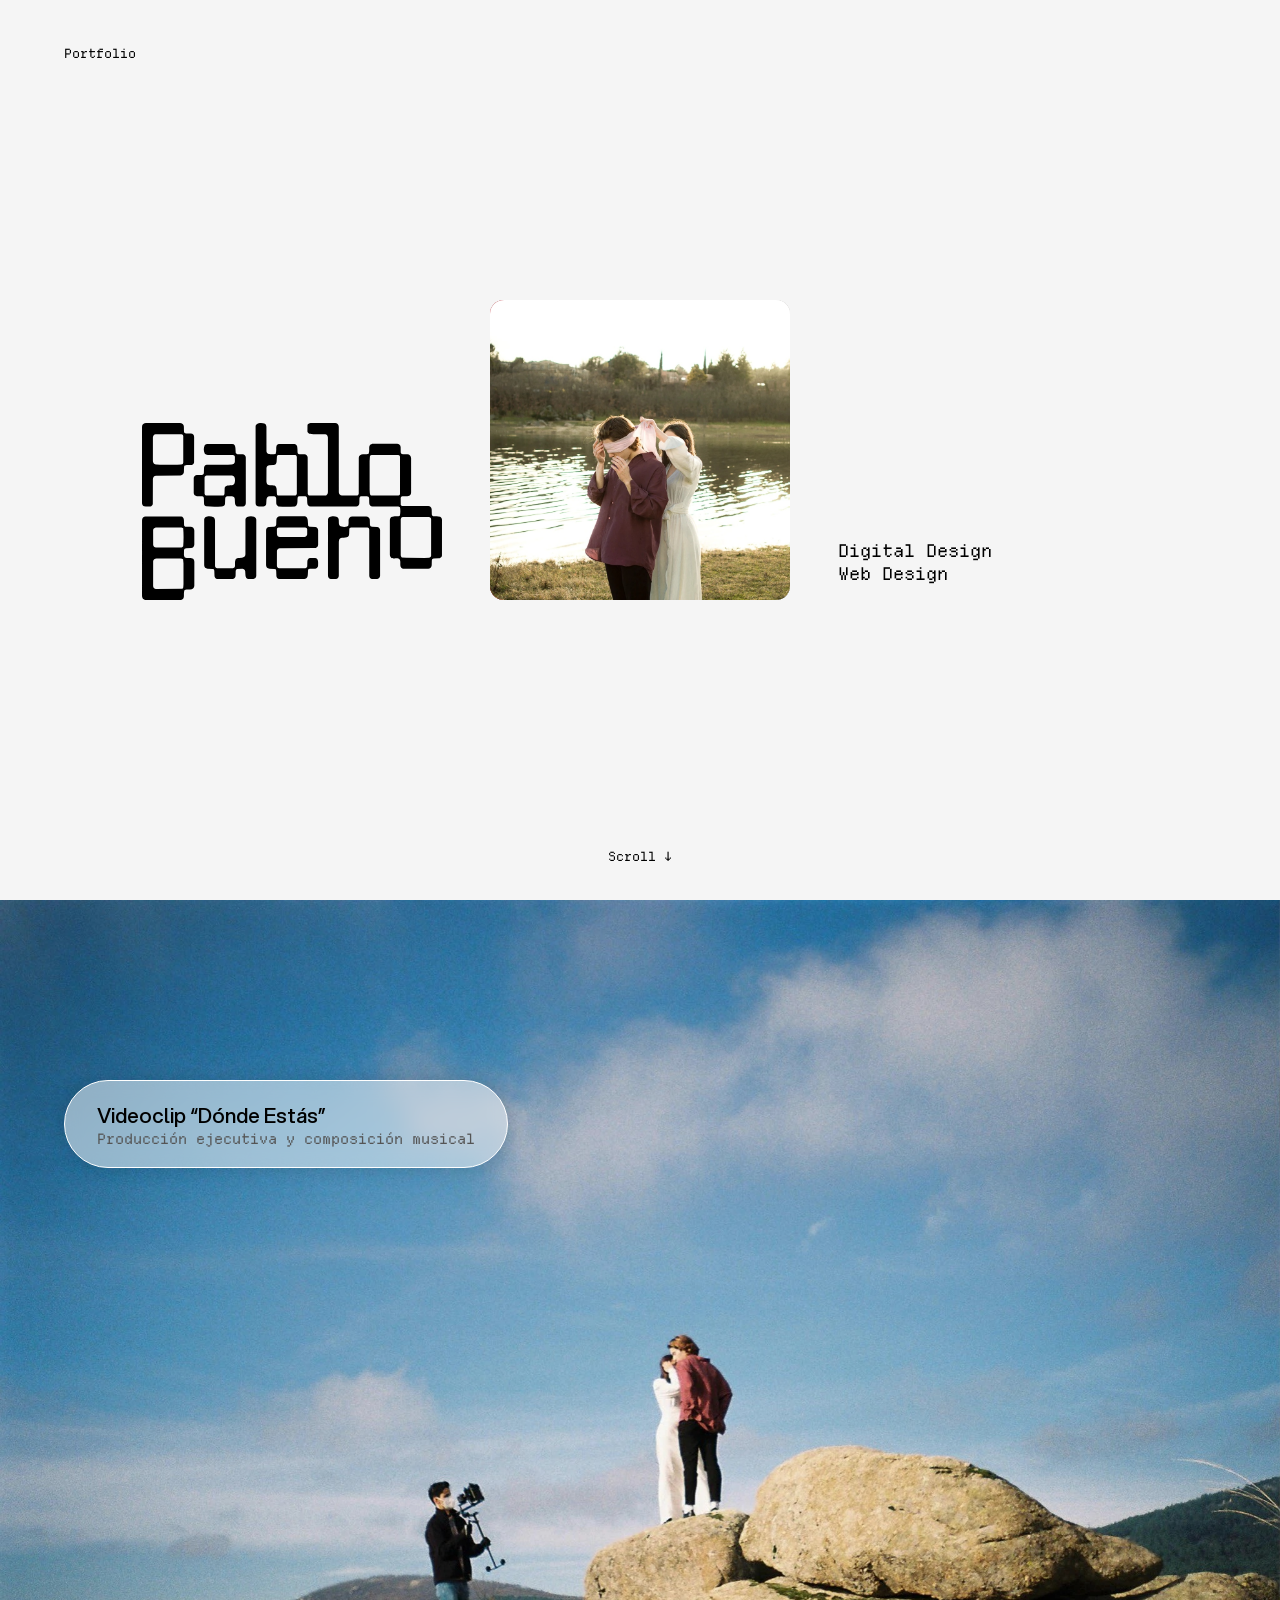
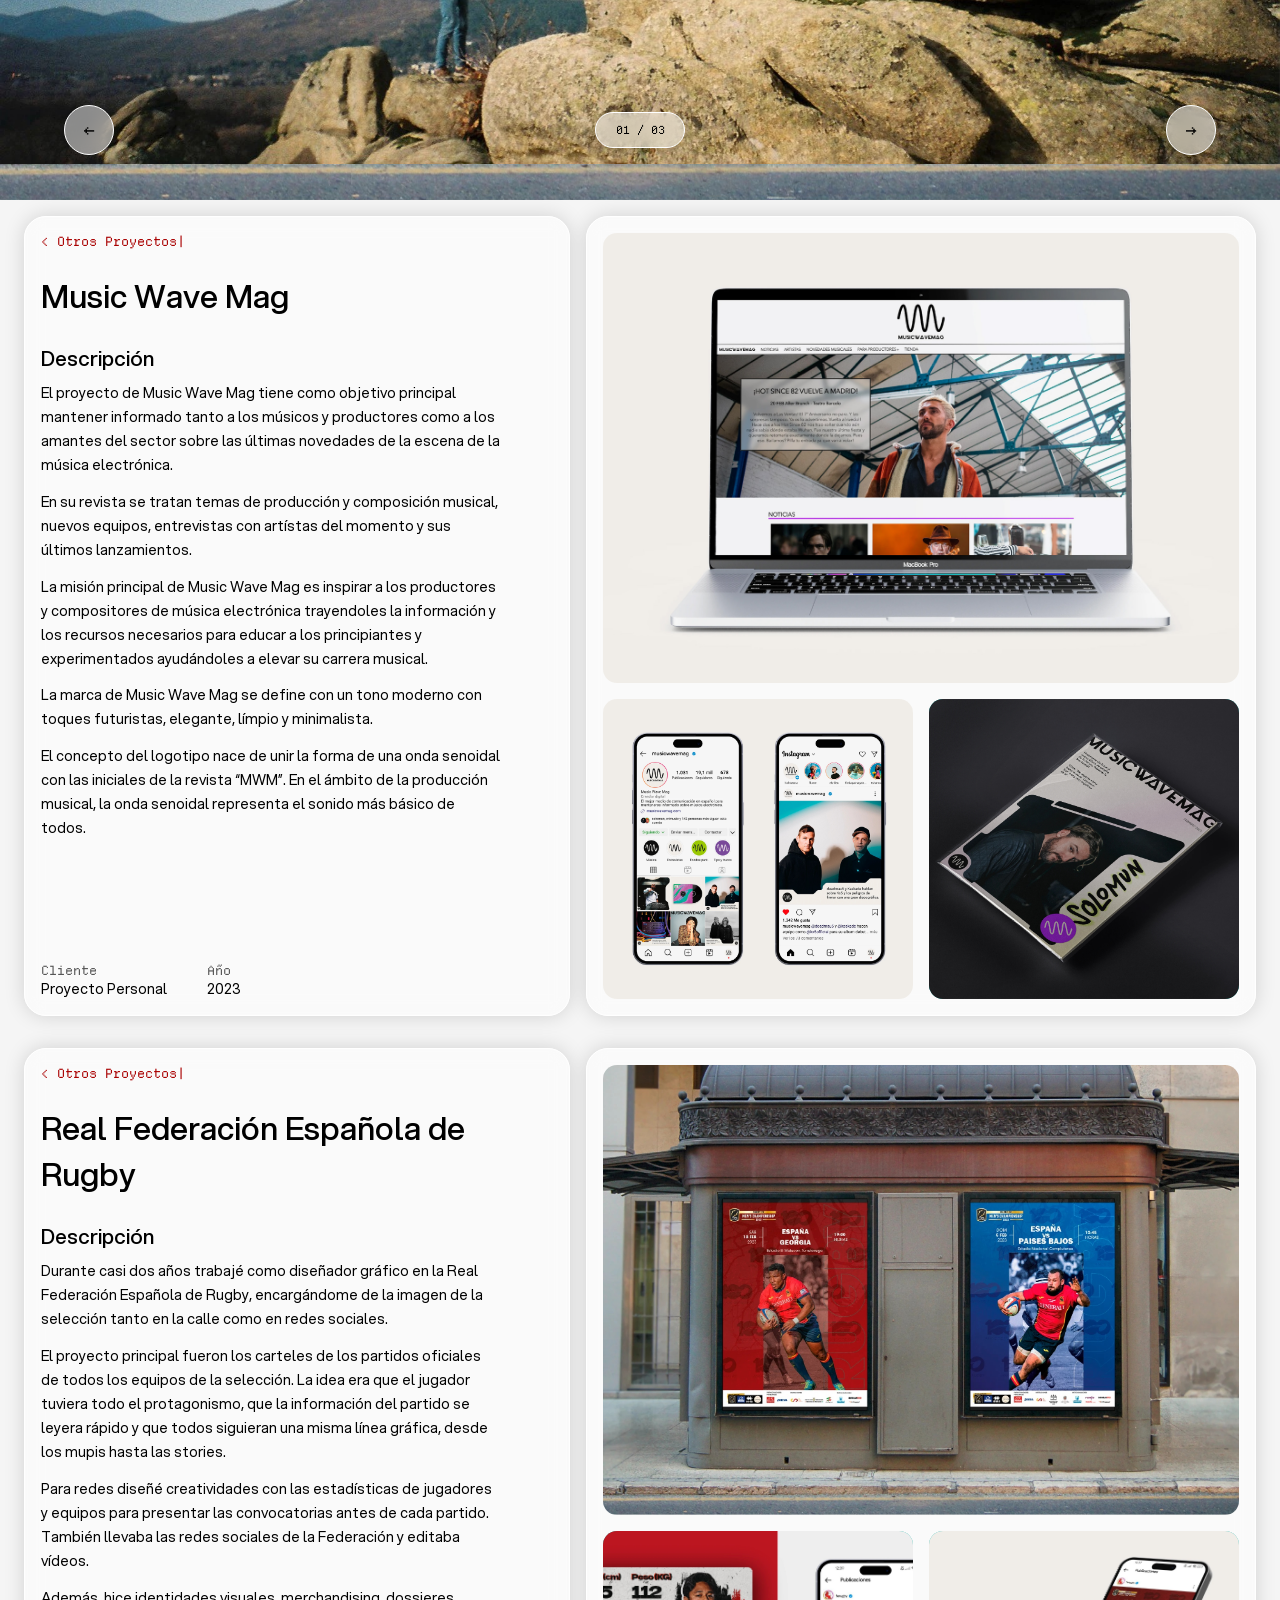
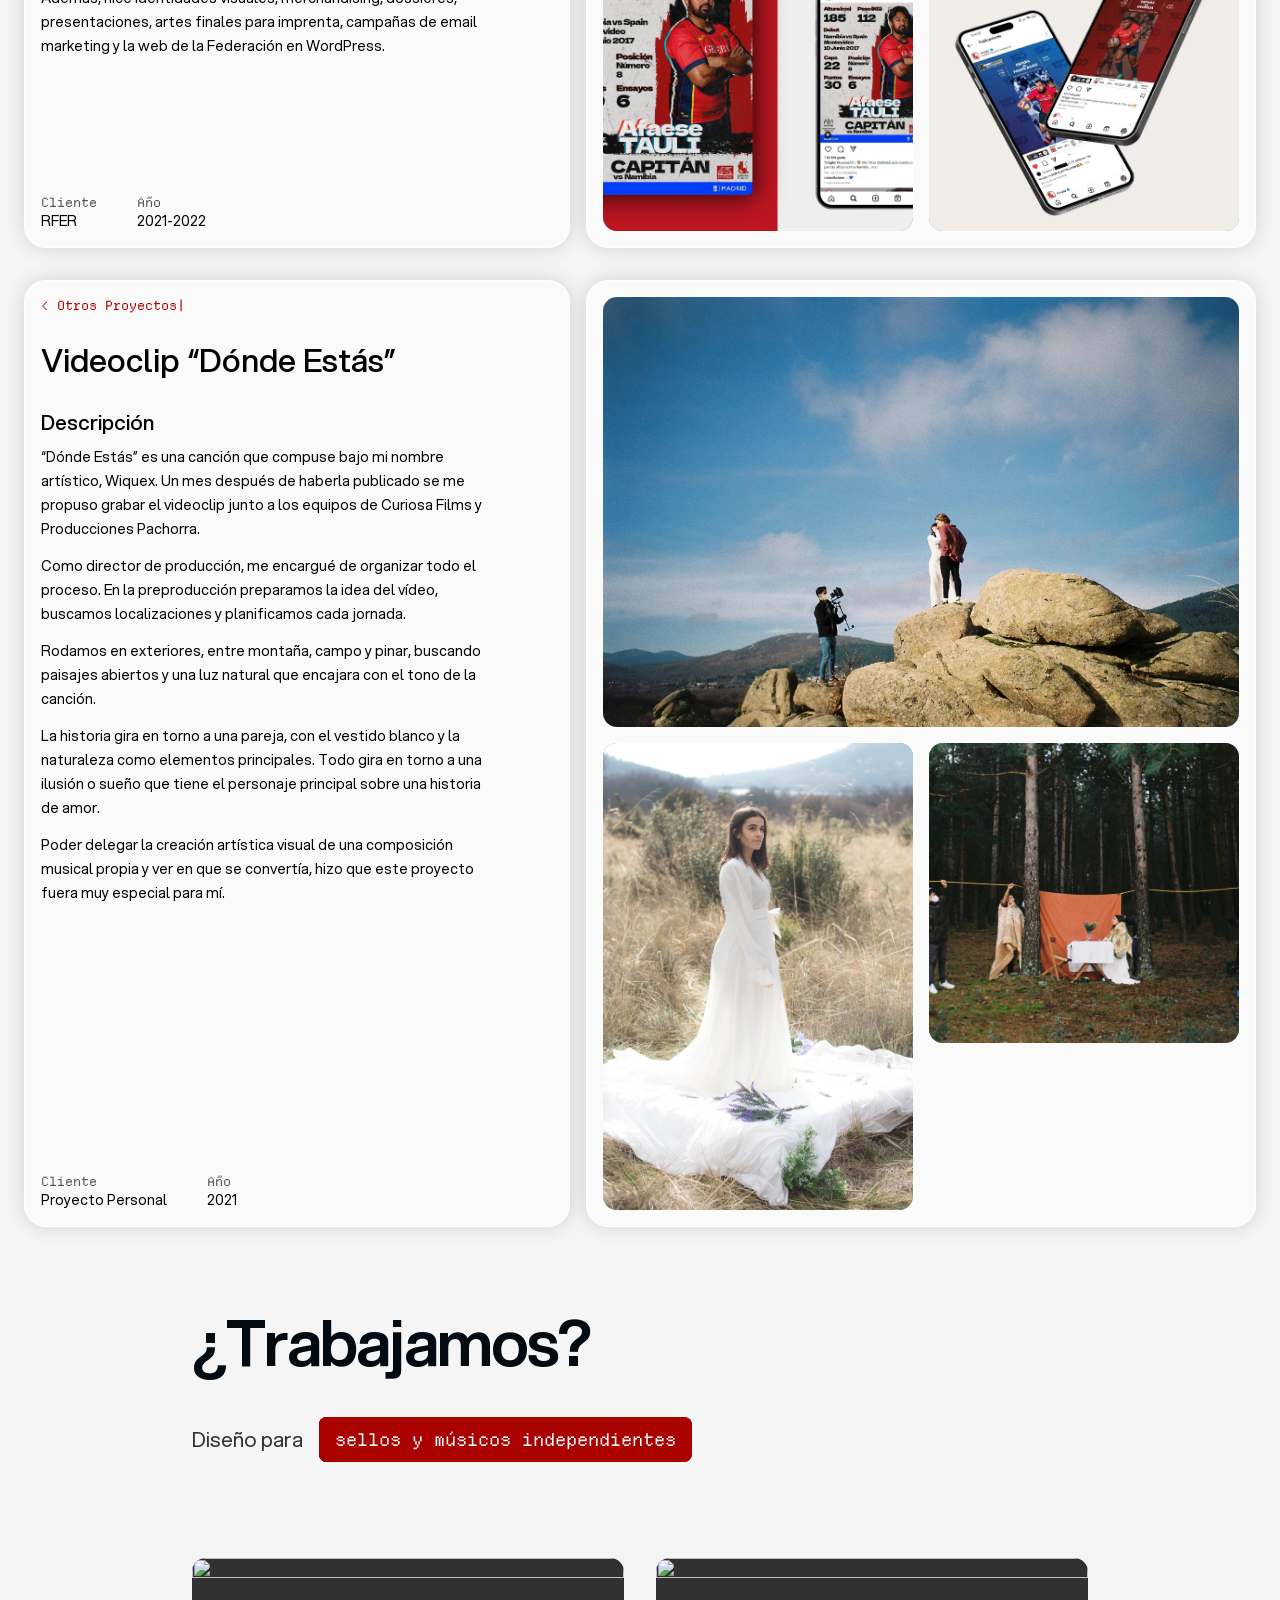
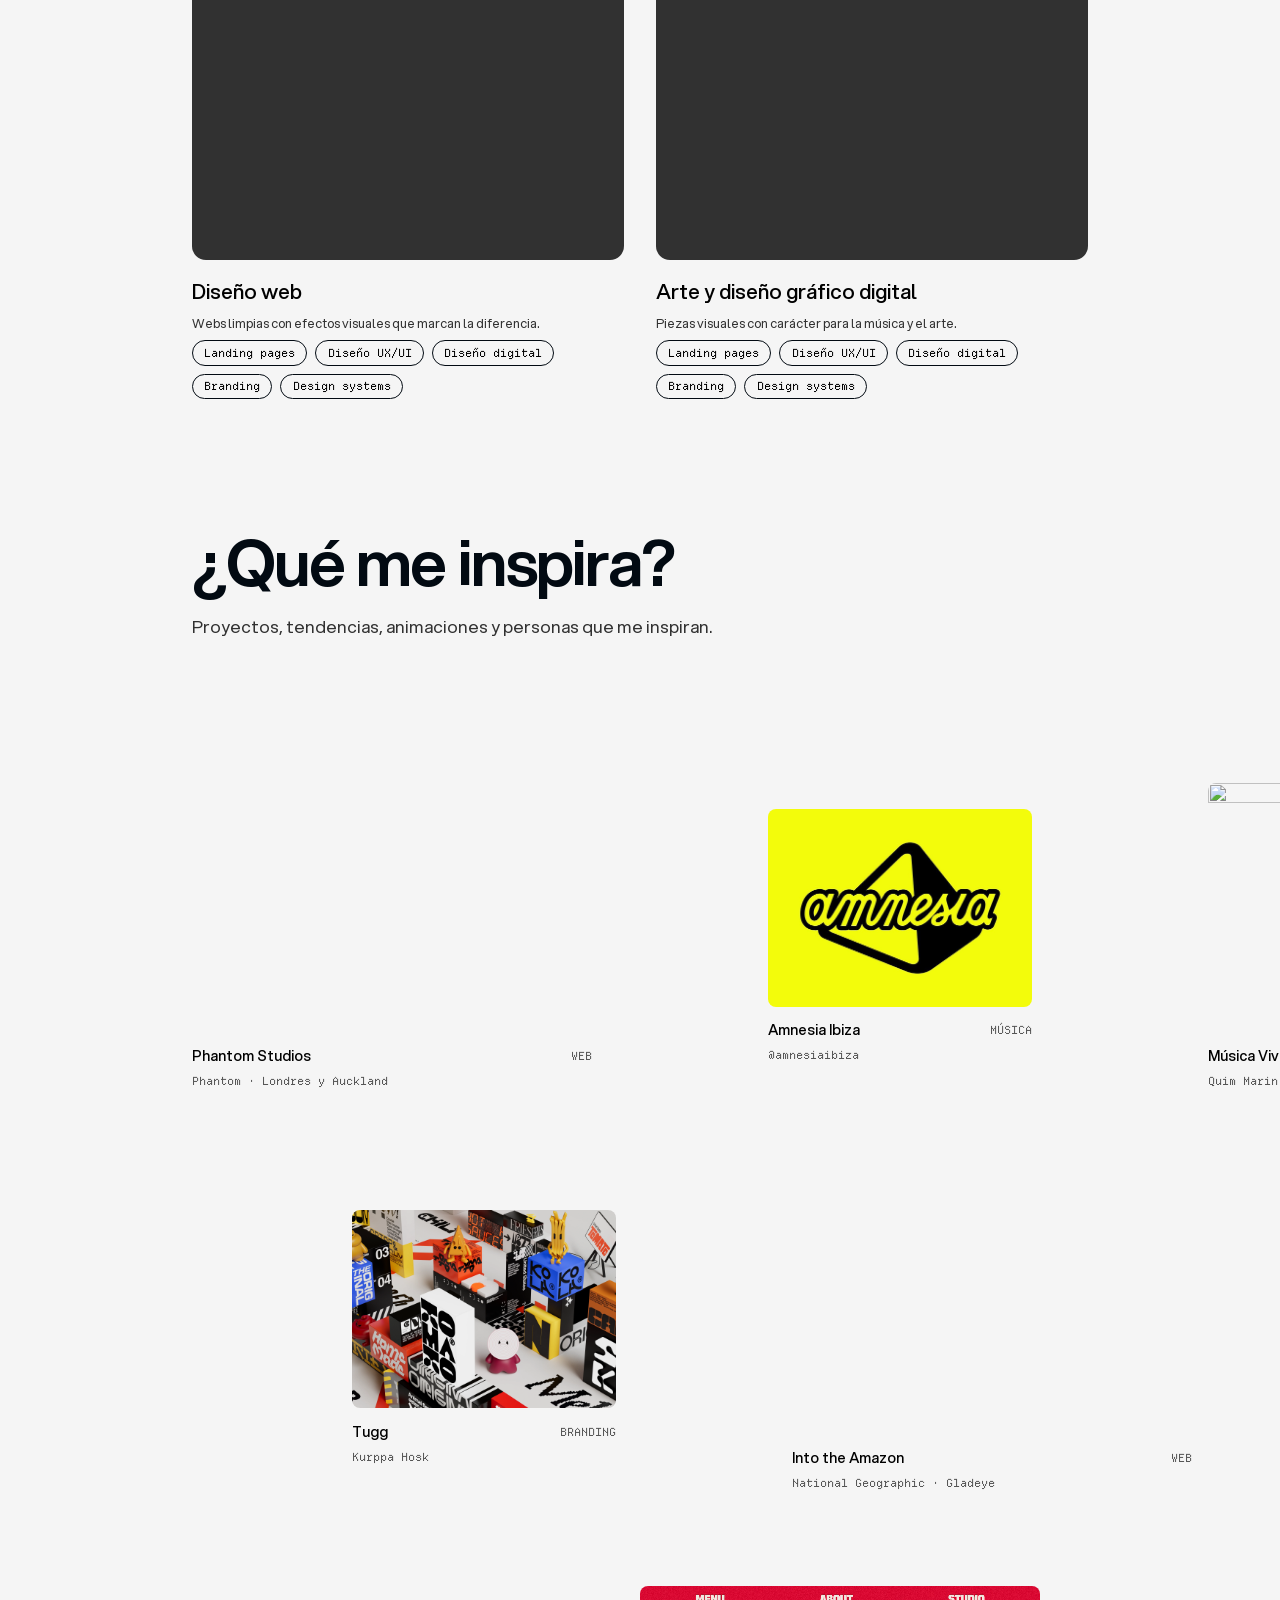
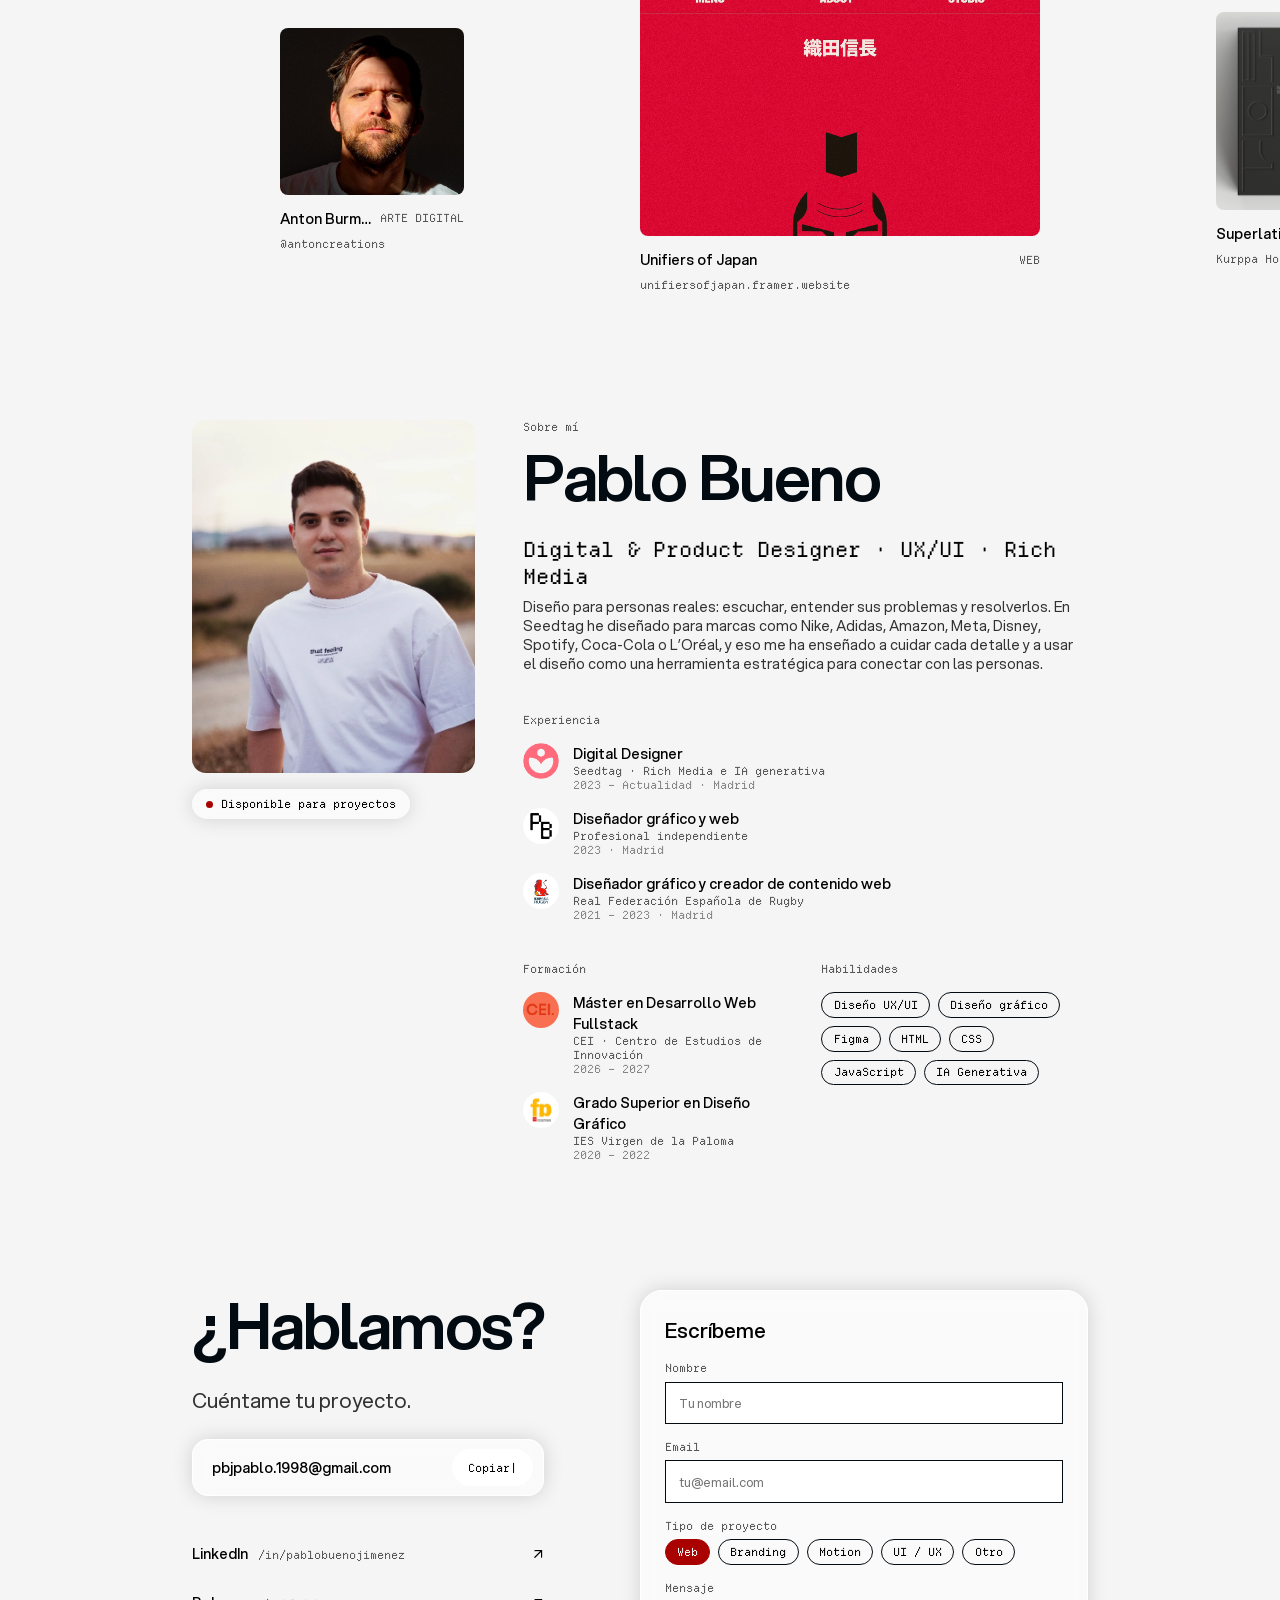
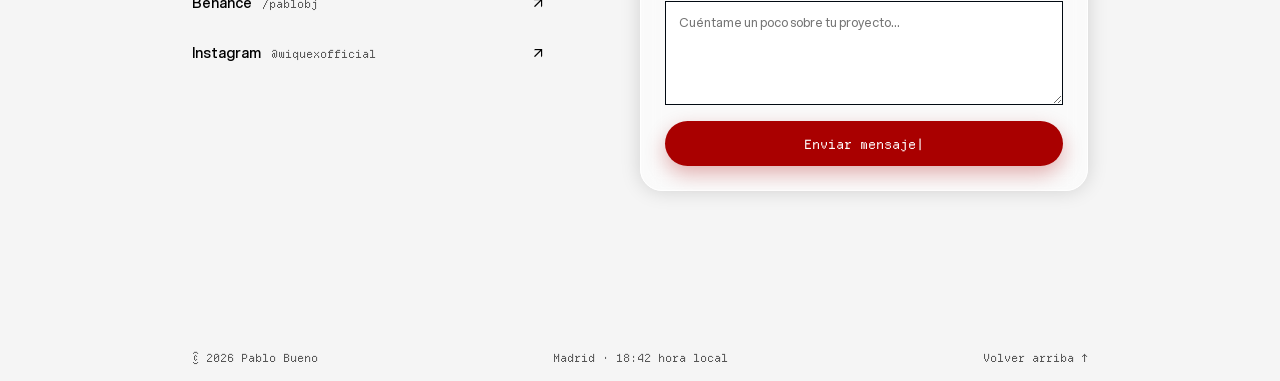
==== index.html @ cfa57209 "Initial commit" ====
<!DOCTYPE html>
<html lang="en">
<head>
    <meta charset="UTF-8">
    <meta name="viewport" content="width=device-width, initial-scale=1.0">
    <link rel="stylesheet" href="css/reset.css">
    <link rel="stylesheet" href="css/index.css">
    <link rel="icon" type="image/x-icon" href="./assets/logos/web-icon.ico">
    <link rel="preload" href="assets/fonts/Aspekta/AspektaVF.woff2" as="font" type="font/woff2" crossorigin>
    <link rel="preload" href="assets/fonts/DepartureMono-1.500/DepartureMono-Regular.woff2" as="font" type="font/woff2" crossorigin>
    
    <title>Pablo Bueno</title>

</head>
<body>

    <section class="Hero">

        <div class="Hero-wrapper">
            <h1 class="Hero-name">
                <img src="./assets/logos/logo-pablobueno.svg" alt="#" class="Hero-name-logo">
            </h1>
            <div class="Hero-anim">
                <!-- Animación: Loop de imagenes de scale 0 a scale 1 - Idea de hacer algo visualmente más llamativo y técnico (IA?) -->
                <img src="./assets/images/dondeEstas/dnd_img_02.jpg" alt="#" class="hero-anim-img">
                <img src="./assets/images/musicWaveMag/mwm_img_05.jpg" alt="#" class="hero-anim-img">
                <img src="./assets/images/rugby/fer_img_06.jpg" alt="#" class="hero-anim-img">
                <img src="./assets/images/dondeEstas/dnd_img_02.jpg" alt="#" class="hero-anim-img">
            </div>
            <div class="Hero-jobs">
                <p class="job">Digital Design</p>
                <p class="job">Web Design</p>
            </div>
        </div>
        
        <aside class="Hero-decription">Portfolio</aside>
        <span class="Hero-scroll">Scroll ↓</span>
    </section>

    <header class="Header">
        <img src="./assets/logos/logo-pablobueno-h.svg" alt="#" class="Header-logo" title="Logo Pablo Bueno">
        <p class="Header-jobs">Digital Design · Web Design</p>
            <!-- Animación de escritura/corrección del texto -->
        <button class="Header-button">Contacto|</button>
    </header>

    <main>

        <!-- PROJECT CAROUSEL -->
        
        <div class="ProjectCarousel">

            <section class="Project-slide">
                <img src="./assets/images/musicWaveMag/mwm_img_01.jpg" alt="#" class="Project-img" title="Music Wave Mag - Revista digital de música electrónica">
                
                <div class="Project-info">
                    <h2 class="info-title">Music Wave Mag</h2>
                    <p class="info-description">Revista digital de música electrónica</p>
                </div>

            </section>

            <section class="Project-slide">
                <img src="./assets/images/rugby/fer_img_02.jpg" alt="#" class="Project-img" title="Real Federación de Rugby - Diseño de creatividades">
                
                <div class="Project-info">
                    <h2 class="info-title">Real Federación de Rugby</h2>
                    <p class="info-description">Diseño de carteleria y creatividades para redes sociales</p>
                </div>

            </section>

            <section class="Project-slide">
                <img src="./assets/images/dondeEstas/dnd_img_03.jpg" alt="#" class="Project-img" title="Videoclip 'Donde estás' ">
                
                <div class="Project-info">
                    <h2 class="info-title">Videoclip “Dónde Estás”</h2>
                    <p class="info-description">Producción ejecutiva y composición musical</p>
                </div>

            </section>

            <div class="Buttons">
                <button class="button-style button button-left">←</button>
                <p class="button-style button-page">01 / 03</p>
                <button class="button-style button button-right">→</button>
            </div>

        </div>
            
        <!-- /PROJECT CAROUSEL -->

        <!-- PROJECT DETAILS - MUSIC WAVE MAG -->

        <div class="ProjectDetails">
            <section class="ProjectData Project-style">
                <div class="ProjectData-wrapper">
                    <button class="ProjectData-BackButton"> < Otros Proyectos|</button>
                    <h2 class="ProjectData-title">Music Wave Mag</h2>

                    <div class="ProjectData-description-wrapper">
                        <h3 class="ProjectData-descriptionTitle">Descripción</h3>
                        <div class="ProjectData-decription">
                            <p class="description-text">
                                El proyecto de Music Wave Mag tiene como objetivo principal mantener informado tanto a los músicos y productores como a los amantes del sector sobre las últimas novedades de la escena de la música electrónica.
                            </p>
                            <p class="description-text">
                                En su revista se tratan temas de producción y composición musical, nuevos equipos, entrevistas con artístas del momento y sus últimos lanzamientos.
                            </p>
                            <p class="description-text">
                                La misión principal de Music Wave Mag es inspirar a los productores y compositores de música electrónica trayendoles la información y los recursos necesarios para educar a los principiantes y experimentados ayudándoles a elevar su carrera musical.
                            </p>
                            <p class="description-text">
                                La marca de Music Wave Mag se define con un tono moderno con toques futuristas, elegante, límpio y minimalista.
                            </p>
                            <p class="description-text">
                                El concepto del logotipo nace de unir la forma de una onda senoidal con las iniciales de la revista “MWM”. En el ámbito de la producción musical, la onda senoidal representa el sonido más básico de todos.
                            </p>
                        </div>
                    </div>
                </div>

                <div class="ProjectMetadata">
                    <div class="clientMetadata">
                        <!-- Creo que iria al revés? -->
                        <h4 class="client-title meta-title-style">Cliente</h4>
                        <p class="client-name meta-text-style">Proyecto Personal</p>
                    </div>
                    <div class="yearMetadata">
                        <!-- Creo que iria al revés? -->
                        <h4 class="year-title meta-title-style">Año</h4>
                        <p class="year-number meta-text-style">2023</p>
                    </div>
                </div>

            </section>

            <div class="ProjectGallery Project-style">
                <img src="./assets/images/musicWaveMag/mwm_img_01.jpg" alt="#" class="ProjectGallery-img main-img" title="Mockup Landing Page">
                <img src="./assets/images/musicWaveMag/mwm_img_05.jpg" alt="#" class="ProjectGallery-img" title="Mockup Posts Instagram">
                <img src="./assets/images/musicWaveMag/mwm_img_02.jpg" alt="#" class="ProjectGallery-img" title="Mockup Portada revista impresa">
            </div>

        </div>

        <!-- / PROJECT DETAILS - MUSIC WAVE MAG -->

        <!-- PROJECT DETAILS - FER -->

        <div class="ProjectDetails">
            <section class="ProjectData Project-style">
                <div class="ProjectData-wrapper">
                    <button class="ProjectData-BackButton"> < Otros Proyectos|</button>
                    <h2 class="ProjectData-title">Real Federación Española de Rugby</h2>

                    <div class="ProjectData-description-wrapper">
                        <h3 class="ProjectData-descriptionTitle">Descripción</h3>
                        <div class="ProjectData-decription">
                            <p class="description-text">
                                Durante casi dos años trabajé como diseñador gráfico en la Real Federación Española de Rugby, encargándome de la imagen de la selección tanto en la calle como en redes sociales.
                            </p>
                            <p class="description-text">
                                El proyecto principal fueron los carteles de los partidos oficiales de todos los equipos de la selección. La idea era que el jugador tuviera todo el protagonismo, que la información del partido se leyera rápido y que todos siguieran una misma línea gráfica, desde los mupis hasta las stories.
                            </p>
                            <p class="description-text">
                                Para redes diseñé creatividades con las estadísticas de jugadores y equipos para presentar las convocatorias antes de cada partido. También llevaba las redes sociales de la Federación y editaba vídeos.
                            </p>
                            <p class="description-text">
                                Además, hice identidades visuales, merchandising, dossieres, presentaciones, artes finales para imprenta, campañas de email marketing y la web de la Federación en WordPress.
                            </p>
                        </div>
                    </div>
                </div>

                <div class="ProjectMetadata">
                    <div class="clientMetadata">
                        <!-- Creo que iria al revés? -->
                        <h4 class="client-title meta-title-style">Cliente</h4>
                        <p class="client-name meta-text-style">RFER</p>
                    </div>
                    <div class="yearMetadata">
                        <!-- Creo que iria al revés? -->
                        <h4 class="year-title meta-title-style">Año</h4>
                        <p class="year-number meta-text-style">2021-2022</p>
                    </div>
                </div>

            </section>

            <div class="ProjectGallery Project-style">
                <img src="./assets/images/rugby/fer_img_02.jpg" alt="#" class="ProjectGallery-img main-img" title="Mockup Carteles Centenario">
                <img src="./assets/images/rugby/fer_img_04.jpg" alt="#" class="ProjectGallery-img" title="Mockup Instagram Afaese Tauli">
                <img src="./assets/images/rugby/fer_img_01.jpg"alt="#" class="ProjectGallery-img" title="Mockup Posts Instagram">
            </div>

        </div>

        <!-- / PROJECT DETAILS - FER -->

        <!-- PROJECT DETAILS - Videoclip Donde estas -->

        <div class="ProjectDetails">
            <section class="ProjectData Project-style">
                <div class="ProjectData-wrapper">
                    <button class="ProjectData-BackButton"> < Otros Proyectos|</button>
                    <h2 class="ProjectData-title">Videoclip “Dónde Estás”</h2>

                    <div class="ProjectData-description-wrapper">
                        <h3 class="ProjectData-descriptionTitle">Descripción</h3>
                        <div class="ProjectData-decription">
                            <p class="description-text">
                                “Dónde Estás” es una canción que compuse bajo mi nombre artístico, Wiquex. Un mes después de haberla publicado se me propuso grabar el videoclip junto a los equipos de Curiosa Films y Producciones Pachorra.
                            </p>
                            <p class="description-text">
                                Como director de producción, me encargué de organizar todo el proceso. En la preproducción preparamos la idea del vídeo, buscamos localizaciones y planificamos cada jornada. 
                            </p>
                            <p class="description-text">
                                Rodamos en exteriores, entre montaña, campo y pinar, buscando paisajes abiertos y una luz natural que encajara con el tono de la canción.
                            </p>
                            <p class="description-text">
                                La historia gira en torno a una pareja, con el vestido blanco y la naturaleza como elementos principales. Todo gira en torno a una ilusión o sueño que tiene el personaje principal sobre una historia de amor.
                            </p>
                            <p class="description-text">
                                Poder delegar la creación artística visual de una composición musical propia y ver en que se convertía, hizo que este proyecto fuera muy especial para mí.
                            </p>
                        </div>
                    </div>
                </div>

                <div class="ProjectMetadata">
                    <div class="clientMetadata">
                        <!-- Creo que iria al revés? -->
                        <h4 class="client-title meta-title-style">Cliente</h4>
                        <p class="client-name meta-text-style">Proyecto Personal</p>
                    </div>
                    <div class="yearMetadata">
                        <!-- Creo que iria al revés? -->
                        <h4 class="year-title meta-title-style">Año</h4>
                        <p class="year-number meta-text-style">2021</p>
                    </div>
                </div>

            </section>

            <div class="ProjectGallery Project-style">
                <img src="./assets/images/dondeEstas/dnd_img_03.jpg" alt="#" class="ProjectGallery-img main-img" title="Making of montaña">
                <img src="./assets/images/dondeEstas/dnd_img_01.jpg" alt="#" class="ProjectGallery-img" title="Making of vestido">
                <img src="./assets/images/dondeEstas/dnd_img_05.jpg" alt="#" class="ProjectGallery-img" title="Making of bosque">
            </div>

        </div>

        <!-- / PROJECT DETAILS - Videoclip Donde estas -->


        <!-- SERVICES -->

        <section class="Services">

            <h2 class="services-title">¿Trabajamos?</h2>
            <div class="servicesText-wrapper">
                <p class="services-text">Diseño para</p>
                <div class="servicesText-rotator">
                    <span class="servicesText-placeholder">
                        <p class="servicesText-line">estudios y agencias creativas</p>
                    </span>
                    
                    <span class="servicesText-placeholder">
                        <p class="servicesText-line">marcas y artístas gráficos</p>
                    </span>
                    
                    <span class="servicesText-placeholder">
                        <p class="servicesText-line">sellos y músicos independientes</p>
                    </span>
                </div>
            </div>

            <div class="services-list">
                
                <article class="services-info">
                    <img src="#" alt="" class="services-img">
                    <h3 class="services-info-title">Diseño web</h3>
                    <p class="services-info-description">Webs limpias con efectos visuales que marcan la diferencia.</p>
                    <div class="services-tag-wrapper">
                        <span class="services-tag">
                            <p class="tag-text">Landing pages</p>
                        </span>
                        <span class="services-tag">
                            <p class="tag-text">Diseño UX/UI</p>
                        </span>
                        <span class="services-tag">
                            <p class="tag-text">Diseño digital</p>
                        </span>
                        <span class="services-tag">
                            <p class="tag-text">Branding</p>
                        </span>
                        <span class="services-tag">
                            <p class="tag-text">Design systems</p>
                        </span>
                    </div>
                </article>

                <article class="services-info">
                    <img src="#" alt="" class="services-img">
                    <h3 class="services-info-title">Arte y diseño gráfico digital</h3>
                    <p class="services-info-description">Piezas visuales con carácter para la música y el arte.</p>
                    <div class="services-tag-wrapper">
                        <span class="services-tag">
                            <p class="tag-text">Landing pages</p>
                        </span>
                        <span class="services-tag">
                            <p class="tag-text">Diseño UX/UI</p>
                        </span>
                        <span class="services-tag">
                            <p class="tag-text">Diseño digital</p>
                        </span>
                        <span class="services-tag">
                            <p class="tag-text">Branding</p>
                        </span>
                        <span class="services-tag">
                            <p class="tag-text">Design systems</p>
                        </span>
                    </div>
                </article>

            </div>

        </section>

        <!-- / SERVICES -->

    <!-- PANEL INSPIRACION -->

        <section class="InspoPanel">
            <h2 class="InspoPanel-title">¿Qué me inspira?</h2>
            <p class="InspoPanel-description">Proyectos, tendencias, animaciones y personas que me inspiran.</p>

            <div class="InspoPanel-wrapper">

                <!-- PRIMERA FILA -->

                <div class="InspoPanel-row">
                    <article class="InspoPanel-project project-lg">
                        <video src="./assets/images/panel-inspo/videos/phantom-land.webm" class="project-art" autoplay muted loop playisinline></video>
                        <h3 class="project-title">Phantom Studios</h3>
                        <p class="project-description">Phantom · Londres y Auckland</p>
                        <p class="project-type">Web</p>
                    </article>
                    <article class="InspoPanel-project project-md">
                        <img src="./assets/images/panel-inspo/amnesiaibiza.jpg" alt="" class="project-art" title="Logo Amnesia Ibiza">
                        <h3 class="project-title">Amnesia Ibiza</h3>
                        <p class="project-description">@amnesiaibiza</p>
                        <p class="project-type">Música</p>
                    </article>
                    <article class="InspoPanel-project project-lg">
                        <img src="./assets/images/panel-inspo/Música Viva Vic Festival 2022.webp" alt="" class="project-art" title="Música Viva Vic Festival 2022">
                        <h3 class="project-title">Música Viva Vic Festival 2022</h3>
                        <p class="project-description">Quim Marin</p>
                        <p class="project-type">Dirección de arte</p>
                    </article>
                </div>

                <!-- SEGUNDA FILA -->

                <div class="InspoPanel-row">
                    <article class="InspoPanel-project project-md">
                        <img src="./assets/images/panel-inspo/tugg.webp" alt="" class="project-art" title="Tugg">
                        <h3 class="project-title">Tugg</h3>
                        <p class="project-description">Kurppa Hosk</p>
                        <p class="project-type">Branding</p>
                    </article>
                    <article class="InspoPanel-project project-lg">
                        <video src="./assets/images/panel-inspo/videos/national-geographic.webm" alt="" class="project-art" title="Into the Amazon" autoplay muted loop playisinline></video>
                        <h3 class="project-title">Into the Amazon</h3>
                        <p class="project-description">National Geographic · Gladeye</p>
                        <p class="project-type">Web</p>
                    </article>
                    <article class="InspoPanel-project project-sm">
                        <img src="./assets/images/panel-inspo/pppanik.jpg" alt="" class="project-art" title="pali">
                        <h3 class="project-title">pali</h3>
                        <p class="project-description">@pppanik</p>
                        <p class="project-type">Arte digital</p>
                    </article>
                </div>

                <!-- TERCERA FILA -->

                <div class="InspoPanel-row">
                    <article class="InspoPanel-project project-sm">
                        <img src="./assets/images/panel-inspo/antoncreations.jpg" alt="" class="project-art" title="Anton Burmistrov">
                        <h3 class="project-title">Anton Burmistrov</h3>
                        <p class="project-description">@antoncreations</p>
                        <p class="project-type">Arte digital</p>
                    </article>
                    <article class="InspoPanel-project project-lg">
                        <video src="./assets/images/panel-inspo/videos/unifiers-of-japan.webm" alt="" class="project-art" title="Unifiers of Japan" autoplay muted loop playisinline></video>
                        <h3 class="project-title">Unifiers of Japan</h3>
                        <p class="project-description">unifiersofjapan.framer.website</p>
                        <p class="project-type">Web</p>
                    </article>
                    <article class="InspoPanel-project project-md">
                        <img src="./assets/images/panel-inspo/Superlative.webp" alt="" class="project-art" title="Superlative">
                        <h3 class="project-title">Superlative</h3>
                        <p class="project-description">Kurppa Hosk</p>
                        <p class="project-type">Branding</p>
                    </article>
                </div>

            </div>

        </section>

        <!-- / PANEL INSPIRACION -->

        <!-- ABOUT PAGE -->

        <div class="AboutPage">

            <div class="About-profile">
                <img src="./assets/images/photo-pabloBueno.webp" alt="" class="About-photo" title="Pablo Bueno Retrato">
                <span class="About-badge">
                    <div class="badge-dot"></div>
                    <p class="badge-text">Disponible para proyectos</p>
                </span>
            </div>

            <div class="About-info">
                <section class="AboutHeader">
                    <h2 class="AboutHeader-title">Sobre mí</h2>
                    <h3 class="AboutHeader-subtitle">Pablo Bueno</h3>
                    <h4 class="AboutHeader-role">Digital & Product Designer · UX/UI · Rich Media</h4>
                    <p class="AboutHeader-bio">Diseño para personas reales: escuchar, entender sus problemas y resolverlos. En Seedtag he diseñado para marcas como Nike, Adidas, Amazon, Meta, Disney, Spotify, Coca-Cola o L’Oréal, y eso me ha enseñado a cuidar cada detalle y a usar el diseño como una herramienta estratégica para conectar con las personas.</p>
                </section>

                <section class="AboutExp">
                    <h2 class="AboutExp-title">Experiencia</h2>

                    <article class="AboutExp-job">
                        <img src="./assets/icons/logo-seedtag.png" alt="#" class="job-icon" title="Logo Seedtag">
                        <div class="job-info-wrapper">
                            <h5 class="job-title">Digital Designer</h5>
                            <p class="job-company">Seedtag · Rich Media e IA generativa</p>
                            <p class="job-date">2023 – Actualidad · Madrid</p>
                        </div>
                    </article>

                    <article class="AboutExp-job">
                        <img src="./assets/icons/logo-PB.jpg" alt="#" class="job-icon" title="Logo Pablo Bueno">
                        <div class="job-info-wrapper">
                            <h5 class="job-title">Diseñador gráfico y web</h5>
                            <p class="job-company">Profesional independiente</p>
                            <p class="job-date">2023 · Madrid</p>
                        </div>
                    </article>

                    <article class="AboutExp-job">
                        <img src="./assets/icons/logo-fer.png" alt="#" class="job-icon" title="Logo Real Federación Española de Rugby">
                        <div class="job-info-wrapper">
                            <h5 class="job-title">Diseñador gráfico y creador de contenido web</h5>
                            <p class="job-company">Real Federación Española de Rugby</p>
                            <p class="job-date">2021 – 2023 · Madrid</p>
                        </div>
                    </article>

                    <div class="AboutColumns-wrapper">
                        <section class="AboutEducation">
                            <h2 class="AboutEducation-title">Formación</h2>

                            <article class="AboutEducation-study">
                                <img src="./assets/icons/logo-cei.png" alt="#" class="study-icon" title="Logo CEI">
                                <div class="study-info-wrapper">
                                    <h5 class="study-title">Máster en Desarrollo Web Fullstack</h5>
                                    <p class="study-company">CEI · Centro de Estudios de Innovación</p>
                                    <p class="study-date">2026 – 2027</p>
                                </div>
                            </article>

                            <article class="AboutEducation-study">
                                <img src="./assets/icons/logo-fp.jpg" alt="#" class="study-icon" title="Logo IES Virgen de la Paloma">
                                <div class="study-info-wrapper">
                                    <h5 class="study-title">Grado Superior en Diseño Gráfico</h5>
                                    <p class="study-company">IES Virgen de la Paloma</p>
                                    <p class="study-date">2020 – 2022</p>
                                </div>
                            </article>
                        </section>
                        <section class="AboutSkills">
                            <h2 class="AboutSkills-title">Habilidades</h2>
                            <div class="Skills-wrapper">
                                <span class="Skill">
                                    <p class="Skill-text">Diseño UX/UI</p>
                                </span>
                                <span class="Skill">
                                    <p class="Skill-text">Diseño gráfico</p>
                                </span>
                                <span class="Skill">
                                    <p class="Skill-text">Figma</p>
                                </span>
                                <span class="Skill">
                                    <p class="Skill-text">HTML</p>
                                </span>
                                <span class="Skill">
                                    <p class="Skill-text">CSS</p>
                                </span>
                                <span class="Skill">
                                    <p class="Skill-text">JavaScript</p>
                                </span>
                                <span class="Skill">
                                    <p class="Skill-text">IA Generativa</p>
                                </span>
                            </div>
                        </section>
                    </div>

                </section>
            </div>

        </div>

        <!-- / ABOUT PAGE -->

        <!-- CONTACT -->

        <section class="Contact">

            <div class="Contact-info">
                <h2 class="contact-title">¿Hablamos?</h2>
                <p class="contact-description">Cuéntame tu proyecto.</p>

                <div class="contact-email">
                    <p class="email-text">pbjpablo.1998@gmail.com</p>
                    <button class="email-button">Copiar|</button>
                </div>

                <div class="contact-links">
                    <a href="https://www.linkedin.com/in/pablobuenojimenez" class="contact-link" target="_blank" rel="noopener">
                        <span class="link-name">LinkedIn</span>
                        <span class="link-user">/in/pablobuenojimenez</span>
                        <span class="link-arrow">↗</span>
                    </a>
                    <a href="https://www.behance.net/pablobj" class="contact-link" target="_blank" rel="noopener">
                        <span class="link-name">Behance</span>
                        <span class="link-user">/pablobj</span>
                        <span class="link-arrow">↗</span>
                    </a>
                    <a href="https://www.instagram.com/wiquexofficial" class="contact-link" target="_blank" rel="noopener">
                        <span class="link-name">Instagram</span>
                        <span class="link-user">@wiquexofficial</span>
                        <span class="link-arrow">↗</span>
                    </a>
                </div>
            </div>

            <form class="ContactForm">
                <div class="form-header">
                    <h3 class="form-title">Escríbeme</h3>
                </div>

                <div class="form-field">
                    <label class="form-label" for="name">Nombre</label>
                    <input class="form-input" type="text" id="name" name="name" placeholder="Tu nombre">
                </div>

                <div class="form-field">
                    <label class="form-label" for="email">Email</label>
                    <input class="form-input" type="email" id="email" name="email" placeholder="tu@email.com">
                </div>

                <div class="form-field">
                    <p class="form-label">Tipo de proyecto</p>
                    <div class="form-chips">
                        <label class="form-chip"><input type="radio" name="projectType" value="web" checked>Web</label>
                        <label class="form-chip"><input type="radio" name="projectType" value="branding">Branding</label>
                        <label class="form-chip"><input type="radio" name="projectType" value="motion">Motion</label>
                        <label class="form-chip"><input type="radio" name="projectType" value="ui-ux">UI / UX</label>
                        <label class="form-chip"><input type="radio" name="projectType" value="otro">Otro</label>
                    </div>
                </div>

                <div class="form-field">
                    <label class="form-label" for="message">Mensaje</label>
                    <textarea class="form-input form-textarea" id="message" name="message" placeholder="Cuéntame un poco sobre tu proyecto…"></textarea>
                </div>

                <button class="form-button" type="submit">Enviar mensaje|</button>
            </form>

        </section>

        <!-- / CONTACTO -->

    </main>

    <footer class="Footer">
        <p class="footer-copy">© 2026 Pablo Bueno</p>
        <p class="footer-local">Madrid · 18:42 hora local</p>
        <a href="#" class="footer-top">Volver arriba ↑</a>
    </footer>    
</body>
</html>
---- css/index.css ----
:root {
    --bg-color: #F5F5F5 ;
    --white-primary: #FFFFFF;
    --white-primary-50: rgba(255, 255, 255, 0.5);
    --black-primary: #020A12;
    --black-textBlock: #313131;
    --black-secondary: #555555;
    --accent-color: #A90000;

    --border-radius-s: 8px;
    --border-radius-md: 14px;
    --border-radius-lg: 16px;
    --border-radius-xl: 22px;
    --border-radius-full: 100px;

    --font-sans: 'Aspekta', system-ui, sans-serif;
    --font-mono: 'Departure Mono', ui-monospace, monospace;

    --font-size-xxs: 0.7rem;
    --font-size-xs: 0.8rem;
    --font-size-s: 0.9rem;
    --font-size-m: 1.1rem;
    --font-size-title: 1.3rem;
    --font-size-heading: 2rem;
    --font-size-heading-sect: 4rem;

    --line-height-text: 1.5rem;
    --padding-page: 4rem;
    --padding-page-big: 4rem 12rem;
}


@font-face {
  font-family: 'Aspekta';
  /* src: url('assets/fonts/Aspekta/AspektaVF.woff2') format('woff2'); */
  src: url(../assets/fonts/Aspekta/AspektaVF.woff2) format('woff2');
  font-weight: 100 900;
  font-style: normal;
  font-display: swap;
}

@font-face {
  font-family: 'Departure Mono';
  src: url(../assets/fonts/DepartureMono-1.500/DepartureMono-Regular.woff2) format('woff2');
  font-weight: 400;
  font-style: normal;
  font-display: swap;
}


body {
    font-family: var(--font-sans);
    background-color: var(--bg-color);
}

.Hero {
    background-color: var(--bg-color);
    position: relative;
    z-index: 100;

    display: flex;
    justify-content: center;
    align-items: center;

    font-family: var(--font-mono);
    min-height: 100vh;
    .Hero-wrapper {
        display: grid;
        grid-template-columns: 1fr auto 1fr;
        align-items: end;
        column-gap: 3rem;

        width: 100%;
        padding: 0 var(--padding-page);
        max-height: 400px;
        /* width: 70%; */
        .Hero-name{
            justify-self: end;
            min-width: 250px;
            /* max-width: 90%; */
        }
        .Hero-anim {
            position: relative;
            background-color: #555555;
            width: 300px;
            aspect-ratio: 1/1;
            border-radius: var(--border-radius-md);
            overflow: hidden;
            .hero-anim-img {
                position: absolute;
                inset: 0;
                width: 100%;
                height: 100%;
                object-fit: cover;
            }
        }
        .Hero-jobs {
            justify-self: start;
            line-height: 1.3;
            padding-bottom: 14px; 
            font-size: var(--font-size-m);
        }
    }
    .Hero-decription {
        position: absolute;
        top: 5%;
        left: 5%;
        font-size: var(--font-size-xs);
    }
    .Hero-scroll {
        position: absolute;
        bottom: 4%;
        margin: 0 auto;
        font-size: var(--font-size-xs);
    }
}

.Header {
    position: fixed;
    z-index: 2;

    top: 20px;
    left: 25%;

    display: flex;
    align-items: center;
    justify-content: space-between;

    
    width: 50%;
    min-width: 720px;
    height: 62px;
    padding: 0 8px 0 22px;

    background: var(--white-primary-50);
    border: solid 1px var(--white-primary);
    -webkit-backdrop-filter: blur(9px);
    backdrop-filter: blur(9px);
    box-shadow: 0 0 20px rgba(0, 0, 0, 0.3);
    border-radius: var(--border-radius-full);

    .Header-logo {
        /* border: solid 1px red; */
        width: 8rem;
        max-height: 50%;
    }
    .Header-jobs {
        font-family: var(--font-mono);
        font-size: var(--font-size-xs);
        color: var(--black-secondary);
    }
    .Header-button{
        font-family: var(--font-mono);
        height: 46px;
        padding: 0 20px;
        display: flex;
        align-items: center;
        gap: 1px;
        border: 1px solid #fff;
        border-radius: 999px;
        overflow: hidden;

        background: rgba(255, 255, 255, 0.6);
        -webkit-backdrop-filter: blur(9px);
        backdrop-filter: blur(9px);
        box-shadow: 0 8px 30px rgba(2, 10, 18, 0.06),/* sombra exterior */inset 0 1px 0 rgba(255, 255, 255, 0.9); /* brillo del borde superior */

    }
}

/* MAIN */

/* GENERAL STYLES */

.services-title,
.InspoPanel-title,
.AboutHeader-subtitle,
.contact-title {
    font-size: var(--font-size-heading-sect);
    font-weight: 600;
    letter-spacing: -0.03em;
    line-height: 1.1;
    color: var(--black-primary);
    margin-bottom: 1rem;
}

.services-text, .InspoPanel-description, .contact-description {
    font-size: var(--font-size-title);
}
.servicesText-line  {
    font-size: var(--font-size-m);
}

.services-tag-wrapper,
.Skills-wrapper {
    display: flex;
    flex-wrap: wrap;
    gap: 0.5rem;
}
.services-tag,
.Skill {
    padding: 0.3rem 0.7rem;
    border: solid 1px var(--black-primary);
    border-radius: var(--border-radius-full);

    font-family: var(--font-mono);
    font-size: var(--font-size-xxs);
}

/* Carousel */

.ProjectCarousel {
    background-color: #555555;
    position: relative;

    min-height: 100vh;

    .Project-slide {
        position: absolute;
        /* background-color: #A90000; */
        width: 100%;
        height: 100vh;

        .Project-img {
            max-height: 100vh;
            object-fit: cover;
        }
        .Project-info {
            position: absolute;
            top: 20%;
            left: 5%;
            display: flex;
            flex-direction: column;
            justify-content: start;
            align-items: start;

            background: var(--white-primary-50);
            border: solid 1px var(--white-primary);
            -webkit-backdrop-filter: blur(9px);
            backdrop-filter: blur(9px);
            box-shadow: 0 0 20px rgba(0, 0, 0, 0.15);
            border-radius: var(--border-radius-full);

            padding: 1.2rem 2rem;

            .info-title {
                font-weight: 500;
                font-size: var(--font-size-title);
            }
            .info-description {
                font-family: var(--font-mono);
                font-size: var(--font-size-s);
                color: var(--black-secondary);
            }
        }
    }
    .Buttons {
        position: absolute;
        bottom: 5%;
        left: 5%;
        width: 90%;
        
        display: flex;
        justify-content: space-between;
        align-items: center;

        font-family: var(--font-mono);
        .button-style {
            background: var(--white-primary-50);
            border: solid 1px var(--white-primary);
            -webkit-backdrop-filter: blur(9px);
            backdrop-filter: blur(9px);
            box-shadow: 0 0 20px rgba(0, 0, 0, 0.15);
            border-radius: var(--border-radius-full);
        }
        .button {
            min-width: 50px;
            min-height: 50px;
        }
        .button-page {
            font-size: var(--font-size-xxs);
            padding: 0.6rem 1.2rem;
        }
    }
}


/* Projects detailed */

.ProjectDetails {
    display: flex;
    justify-content: center;
    /* align-items: center; */
    gap: 1rem;

    padding: 1rem;

    .Project-style {
        background: var(--white-primary-50);
        border: solid 1px var(--white-primary);
        -webkit-backdrop-filter: blur(9px);
        backdrop-filter: blur(9px);
        box-shadow: 0 0 20px rgba(0, 0, 0, 0.15);
        border-radius: var(--border-radius-xl);
        padding: 1rem;  
    }

    .ProjectData {
        display: flex;
        flex-direction: column;
        justify-content: space-between;
        gap: 1.5rem; 

        width: calc(45% - 1rem);
        .ProjectData-wrapper {
            display: flex;
            flex-direction: column;
            align-items: start;
            gap: 1.5rem; 
        }
        .ProjectData-BackButton {
            font-family: var(--font-mono);
            font-size: var(--font-size-xs);
            color: var(--accent-color);
        }
        .ProjectData-title{
            font-size: var(--font-size-heading);
            font-weight: 500;
        }
        .ProjectData-description-wrapper {
            display: flex;
            flex-direction: column;
            gap: 0.5rem;
            .ProjectData-descriptionTitle {
                font-size: var(--font-size-title);
                font-weight: 500;
            }
            .ProjectData-decription {
                font-size: var(--font-size-s);
                line-height: var(--line-height-text);
                font-weight: 400;
                width: 90%;
                .description-text {
                    margin-bottom: 0.8rem;
                }
            }
        }
    }

    .ProjectMetadata {
        display: flex;
        gap: 2.5rem;
        .meta-title-style {
            font-family: var(--font-mono);
            font-size: var(--font-size-xs);
            color: var(--black-secondary);
        }
        .meta-text-style {
            font-size: var(--font-size-s);
        }
    }
    
    .ProjectGallery {
        display: grid;
        grid-template-columns: repeat(2, 1fr);
        gap: 1rem;

        width: calc(55% - 1rem);
        .ProjectGallery-img {
            background-color: lightseagreen;
            border-radius: var(--border-radius-md);
            min-height: 300px;
            object-fit: cover;
        }
        .main-img {
            grid-column: span 2;
        }
    }
}


/* SERVICES */

.Services {
    display: flex;
    flex-direction: column;
    gap: 1.5rem;

    padding: var(--padding-page-big);

    .servicesText-wrapper {
        display: flex;
        align-items: center;
        gap: 1rem;

        font-size: var(--font-size-heading);
        color: var(--black-textBlock);
        .servicesText-rotator {
            position: relative;
            width: 80%;
            min-height: 2.8rem;
            .servicesText-placeholder {
                position: absolute;
                top: 0;
                left: 0;
                background-color: var(--accent-color);
                border-radius: var(--border-radius-s);

                font-family: var(--font-mono);
                font-size: var(--font-size-title);
                letter-spacing: 0;
                color: var(--white-primary);
                .servicesText-line {
                    background-color: var(--accent-color);
                    border-radius: var(--border-radius-s);
                    padding: 0.7rem 1rem;
                }
            }
        }
    }

    .services-list {
        display: grid;
        grid-template-columns: repeat(2, 1fr);
        gap: 2rem;
        margin-top: 4.5rem;

        .services-info {
            display: flex;
            flex-direction: column;
            gap: 0.5rem;
            .services-img {
                background-color: #313131;
                aspect-ratio: 10 / 7;
                object-fit: cover;
                margin-bottom: 0.5rem;
                border-radius: var(--border-radius-md);
            }
            .services-info-title {
                font-size: var(--font-size-title);
                font-weight: 500;
            }
            .services-info-description {
                font-size: var(--font-size-xs);
                color: var(--black-textBlock);
            }
        }
    }
}


/* Inspo panel */

.InspoPanel {
    overflow: hidden; /* el panel se recorta por la derecha */
    padding: var(--padding-page-big);

    .InspoPanel-description {
        margin-top: 0.8rem;
        font-size: var(--font-size-m);
        color: var(--black-textBlock);
    }

    .InspoPanel-wrapper {
        display: flex;
        flex-direction: column;
        gap: 6rem;
        margin-top: 9rem;

        .InspoPanel-row {
            display: flex;
            align-items: center;
            gap: 11rem;
        }
        .InspoPanel-row:nth-child(2) {
            margin-left: 10rem;
        }
        .InspoPanel-row:nth-child(3) {
            margin-left: 5.5rem;
        }

        .InspoPanel-project {
            flex: none;
            display: grid;
            grid-template-columns: 1fr auto;
            gap: 0.5rem 0.5rem;

            .project-art {
                grid-column: 1 / -1;
                object-fit: cover;
                margin-bottom: 0.3rem;
                border-radius: var(--border-radius-s);
            }
            .project-title {
                min-width: 0;
                overflow: hidden;
                text-overflow: ellipsis;
                white-space: nowrap;

                font-size: var(--font-size-s);
                font-weight: 500;
            }
            .project-type {
                grid-column: 2;
                grid-row: 2;
                align-self: center;

                font-family: var(--font-mono);
                font-size: var(--font-size-xxs);
                text-transform: uppercase;
                color: var(--black-secondary);
            }
            .project-description {
                grid-column: 1 / -1;

                font-family: var(--font-mono);
                font-size: var(--font-size-xxs);
                color: var(--black-secondary);
            }
        }

        .project-sm {
            width: 11.5rem;
            .project-art { aspect-ratio: 11 / 10; }
        }
        .project-md {
            width: 16.5rem;
            .project-art { aspect-ratio: 4 / 3; }
        }
        .project-lg {
            width: 25rem;
            .project-art { aspect-ratio: 16 / 10; }
        }
    }
}



/* About */

.AboutPage {
    display: grid;
    grid-template-columns: 1fr 2fr;
    gap: 3rem;

    padding: var(--padding-page-big);

    .About-profile {
        display: flex;
        flex-direction: column;
        align-items: start;
        gap: 1rem;

        .About-photo {
            border-radius: var(--border-radius-md);
            aspect-ratio: 4 / 5;
            object-fit: cover;
        }
        .About-badge {
            display: flex;
            align-items: center;
            gap: 0.5rem;
            padding: 0.5rem 0.9rem;

            background: var(--white-primary-50);
            -webkit-backdrop-filter: blur(9px);
            backdrop-filter: blur(9px);
            box-shadow: 0 0 20px rgba(0, 0, 0, 0.15);
            border-radius: var(--border-radius-full);

            .badge-dot {
                width: 0.4rem;
                height: 0.4rem;
                background-color: var(--accent-color);
                border-radius: var(--border-radius-full);
            }
            .badge-text {
                font-family: var(--font-mono);
                font-size: var(--font-size-xxs);
            }
        }
    }

    .About-info {
        display: flex;
        flex-direction: column;
        gap: 2.5rem;

        .AboutHeader-title,
        .AboutExp-title,
        .AboutEducation-title,
        .AboutSkills-title {
            font-family: var(--font-mono);
            font-size: var(--font-size-xxs);
            color: var(--black-secondary);
        }

        .AboutHeader {
            display: flex;
            flex-direction: column;
            gap: 0.5rem;
            .AboutHeader-role {
                font-family: var(--font-mono);
                font-size: var(--font-size-title);
            }
            .AboutHeader-bio {
                font-size: var(--font-size-s);
                line-height: 1.3;
                color: var(--black-textBlock);
            }
        }

        .AboutExp,
        .AboutEducation,
        .AboutSkills {
            display: flex;
            flex-direction: column;
            gap: 1rem;
        }

        .AboutExp-job,
        .AboutEducation-study {
            display: flex;
            gap: 0.9rem;

            .job-icon,
            .study-icon {
                flex: none;
                width: 2.25rem;
                height: 2.25rem;
                object-fit: cover;

                border-radius: var(--border-radius-full);
            }
            .job-title,
            .study-title {
                font-size: var(--font-size-s);
                font-weight: 500;
            }
            .job-company,
            .study-company,
            .job-date,
            .study-date {
                font-family: var(--font-mono);
                font-size: var(--font-size-xxs);
                color: var(--black-secondary);
            }
            .job-date,
            .study-date {
                opacity: 0.7;
            }
        }

        .AboutColumns-wrapper {
            display: grid;
            grid-template-columns: repeat(2, 1fr);
            gap: 2rem;
            margin-top: 1.5rem;
        }
    }
}


/* CONTACT-CONTAINER */

/* Contact */

.Contact {
    display: flex;
    justify-content: space-between;
    align-items: stretch;
    gap: 6rem;

    padding: var(--padding-page-big) 6rem;

    .Contact-info {
        display: flex;
        flex-direction: column;
        gap: 0.5rem;
        max-width: 27rem;

        .contact-description {
            color: var(--black-textBlock);
        }

        .contact-email {
            display: flex;
            justify-content: space-between;
            align-items: center;
            margin-top: 1rem;
            padding: 0.6rem 0.6rem 0.6rem 1.2rem;

            background: var(--white-primary-50);
            border: solid 1px var(--white-primary);
            -webkit-backdrop-filter: blur(9px);
            backdrop-filter: blur(9px);
            box-shadow: 0 0 20px rgba(0, 0, 0, 0.15);
            border-radius: var(--border-radius-lg);

            .email-text {
                font-size: var(--font-size-s);
                font-weight: 500;
            }
            .email-button {
                padding: 0.7rem 1rem;
                background-color: var(--white-primary);
                border-radius: var(--border-radius-full);

                font-family: var(--font-mono);
                font-size: var(--font-size-xxs);
            }
        }

        .contact-links {
            margin-top: 1.5rem;
            .contact-link {
                display: flex;
                align-items: baseline;
                gap: 0.6rem;
                padding: 0.9rem 0;
                border-bottom: solid 1px var(--line-color);

                font-size: var(--font-size-s);
                font-weight: 500;
                .link-user {
                    font-family: var(--font-mono);
                    font-size: var(--font-size-xxs);
                    font-weight: 400;
                    color: var(--black-secondary);
                }
                .link-arrow {
                    margin-left: auto;
                    font-size: var(--font-size-xs);
                }
            }
        }
    }

    /* Form */

    .ContactForm {
        flex-grow: 2;
        display: flex;
        flex-direction: column;
        gap: 1rem;
        padding: 1.5rem;
        min-width: 27rem;
        max-width: 35rem;

        background: var(--white-primary-50);
        border: solid 1px var(--white-primary);
        -webkit-backdrop-filter: blur(9px);
        backdrop-filter: blur(9px);
        box-shadow: 0 0 20px rgba(0, 0, 0, 0.15);
        border-radius: var(--border-radius-xl);


        .form-header {
            display: flex;
            flex-direction: column;
            gap: 0.2rem;
            .form-title {
                font-size: var(--font-size-title);
                font-weight: 500;
            }
            .form-subtitle {
                font-family: var(--font-mono);
                font-size: var(--font-size-xxs);
                color: var(--black-secondary);
            }
        }

        .form-field {
            display: flex;
            flex-direction: column;
            gap: 0.4rem;
            .form-label {
                font-family: var(--font-mono);
                font-size: var(--font-size-xxs);
                color: var(--black-secondary);
            }
            .form-input {
                padding: 0.7rem 0.8rem;
                background-color: var(--white-primary);
                border: solid 1px var(--black-primary);
                border-radius: var(--border-radius-sm);
                font-size: var(--font-size-xs);
            }
            .form-textarea {
                min-height: 6.5rem;
                resize: vertical;
            }
        }

        .form-chips {
            display: flex;
            flex-wrap: wrap;
            gap: 0.5rem;
            .form-chip {
                position: relative;
                padding: 0.3rem 0.7rem;
                border: solid 1px var(--black-primary);
                border-radius: var(--border-radius-full);

                font-family: var(--font-mono);
                font-size: var(--font-size-xxs);
                input {
                    position: absolute;
                    inset: 0;
                    opacity: 0;
                    cursor: pointer;
                }
            }
            .form-chip:has(input:checked) {
                background-color: var(--accent-color);
                border-color: var(--accent-color);
                color: var(--white-primary);
            }
        }

        .form-button {
            padding: 0.9rem;
            background-color: var(--accent-color);
            border-radius: var(--border-radius-full);
            box-shadow: 0 8px 20px rgba(169, 0, 0, 0.3);

            font-family: var(--font-mono);
            font-size: var(--font-size-xs);
            color: var(--white-primary);
        }
    }
}


/* Footer */

.Footer {
    display: grid;
    grid-template-columns: 1fr auto 1fr;
    margin: 0 ;
    padding: var(--padding-page-big) 1rem;
    border-top: solid 1px var(--line-color);

    font-family: var(--font-mono);
    font-size: var(--font-size-xxs);
    color: var(--black-secondary);
    .footer-top {
        justify-self: end;
    }
}
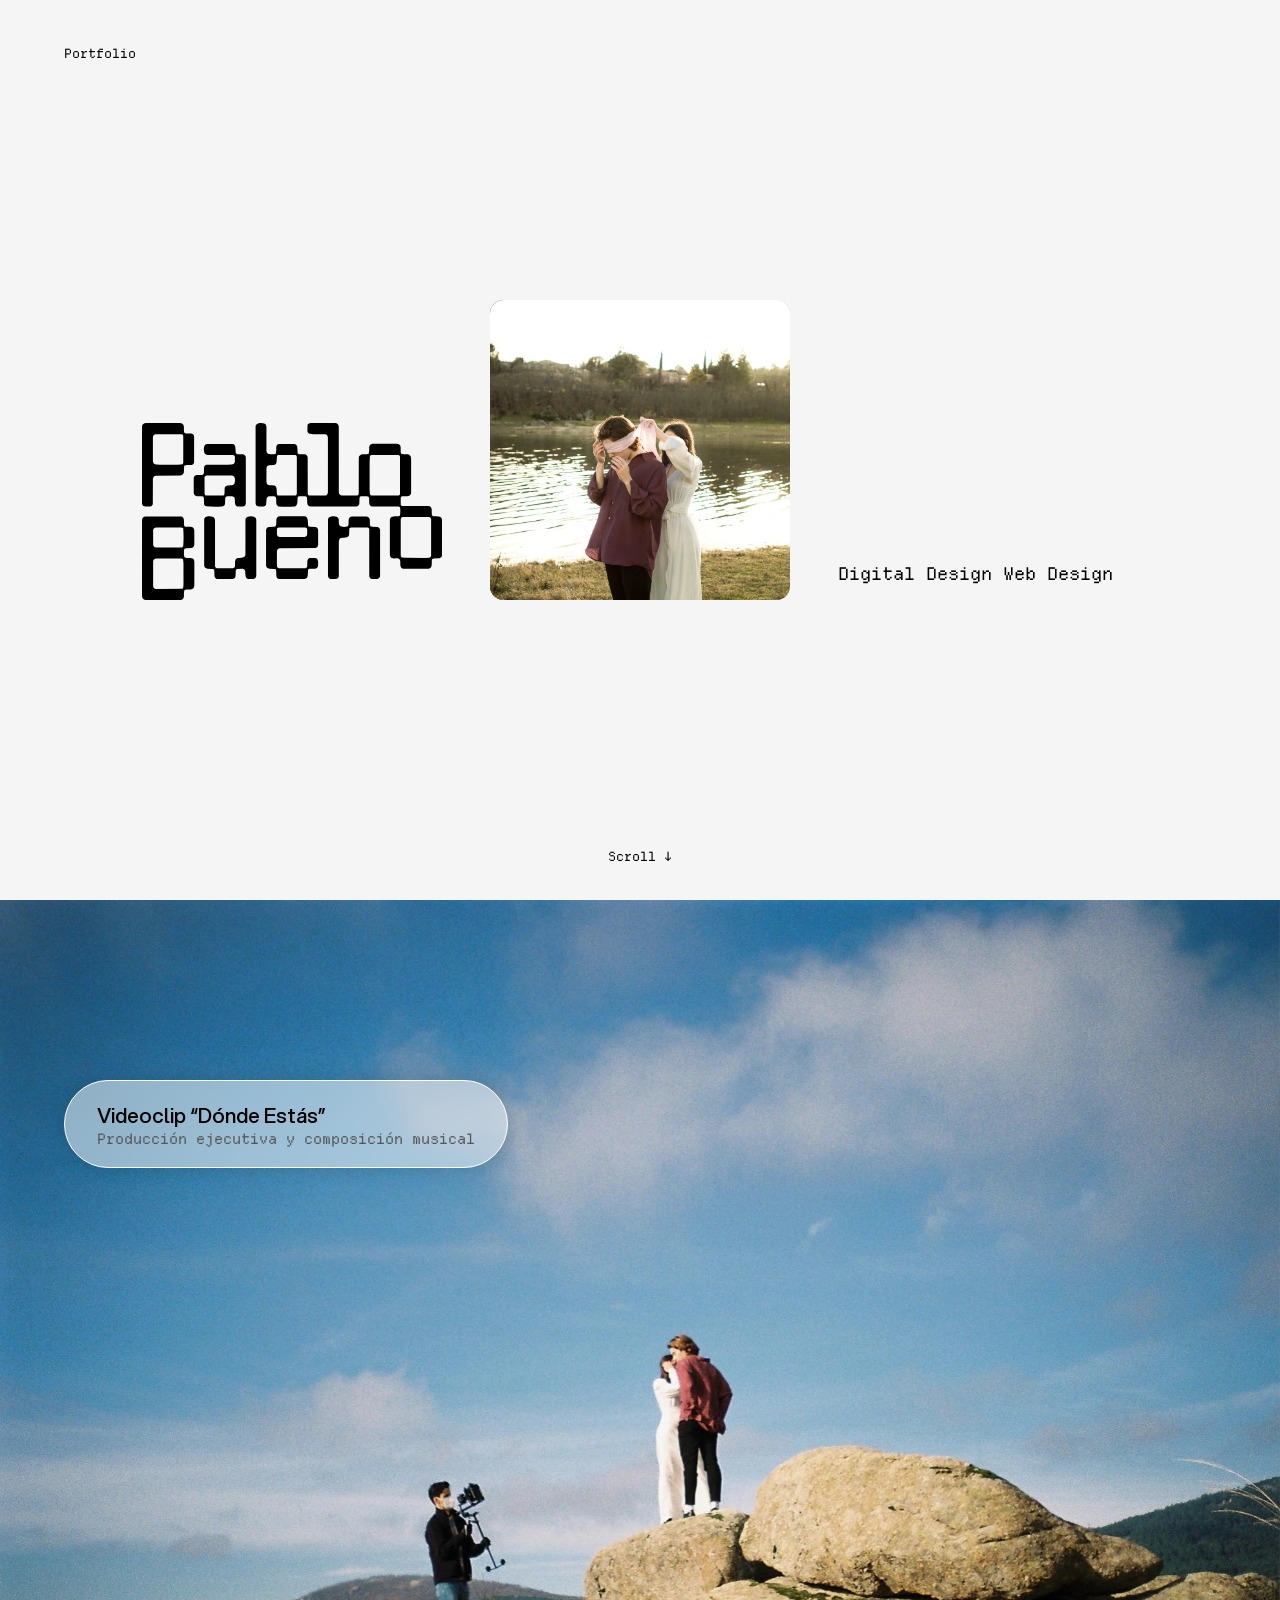
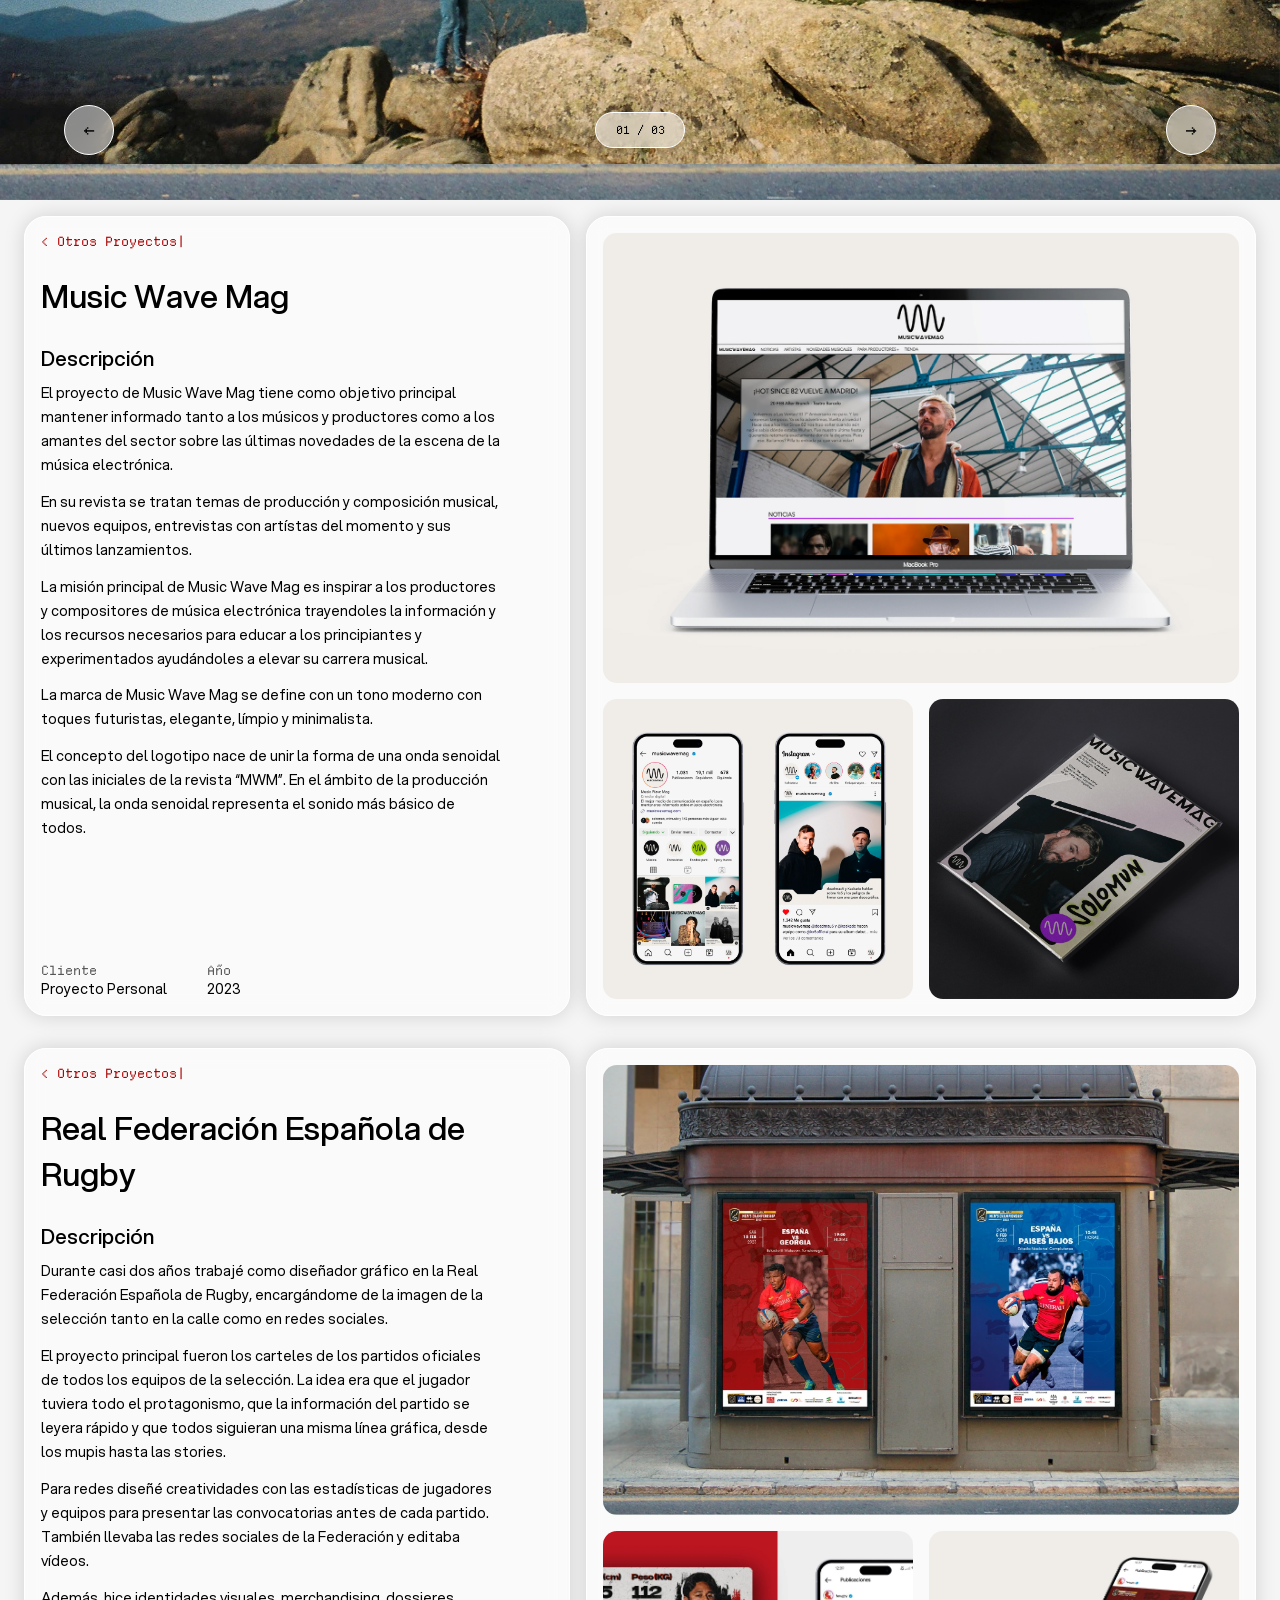
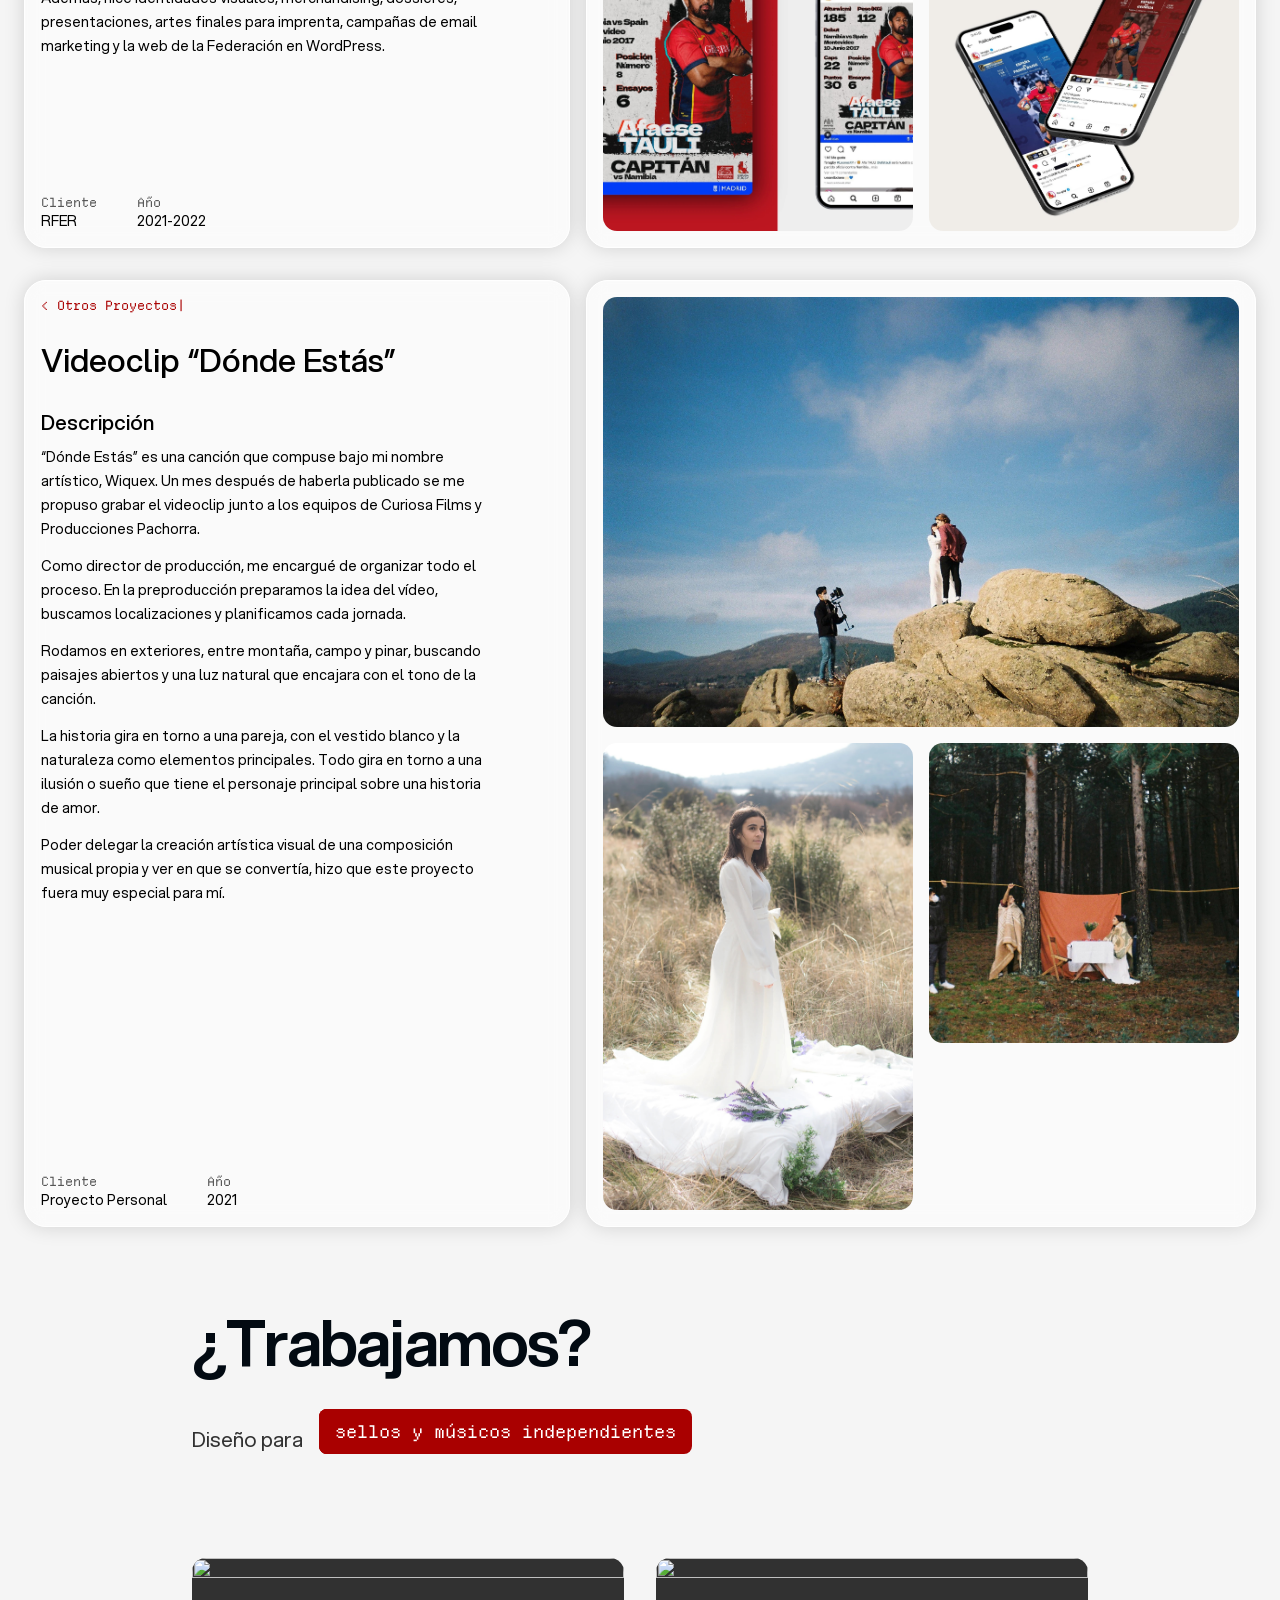
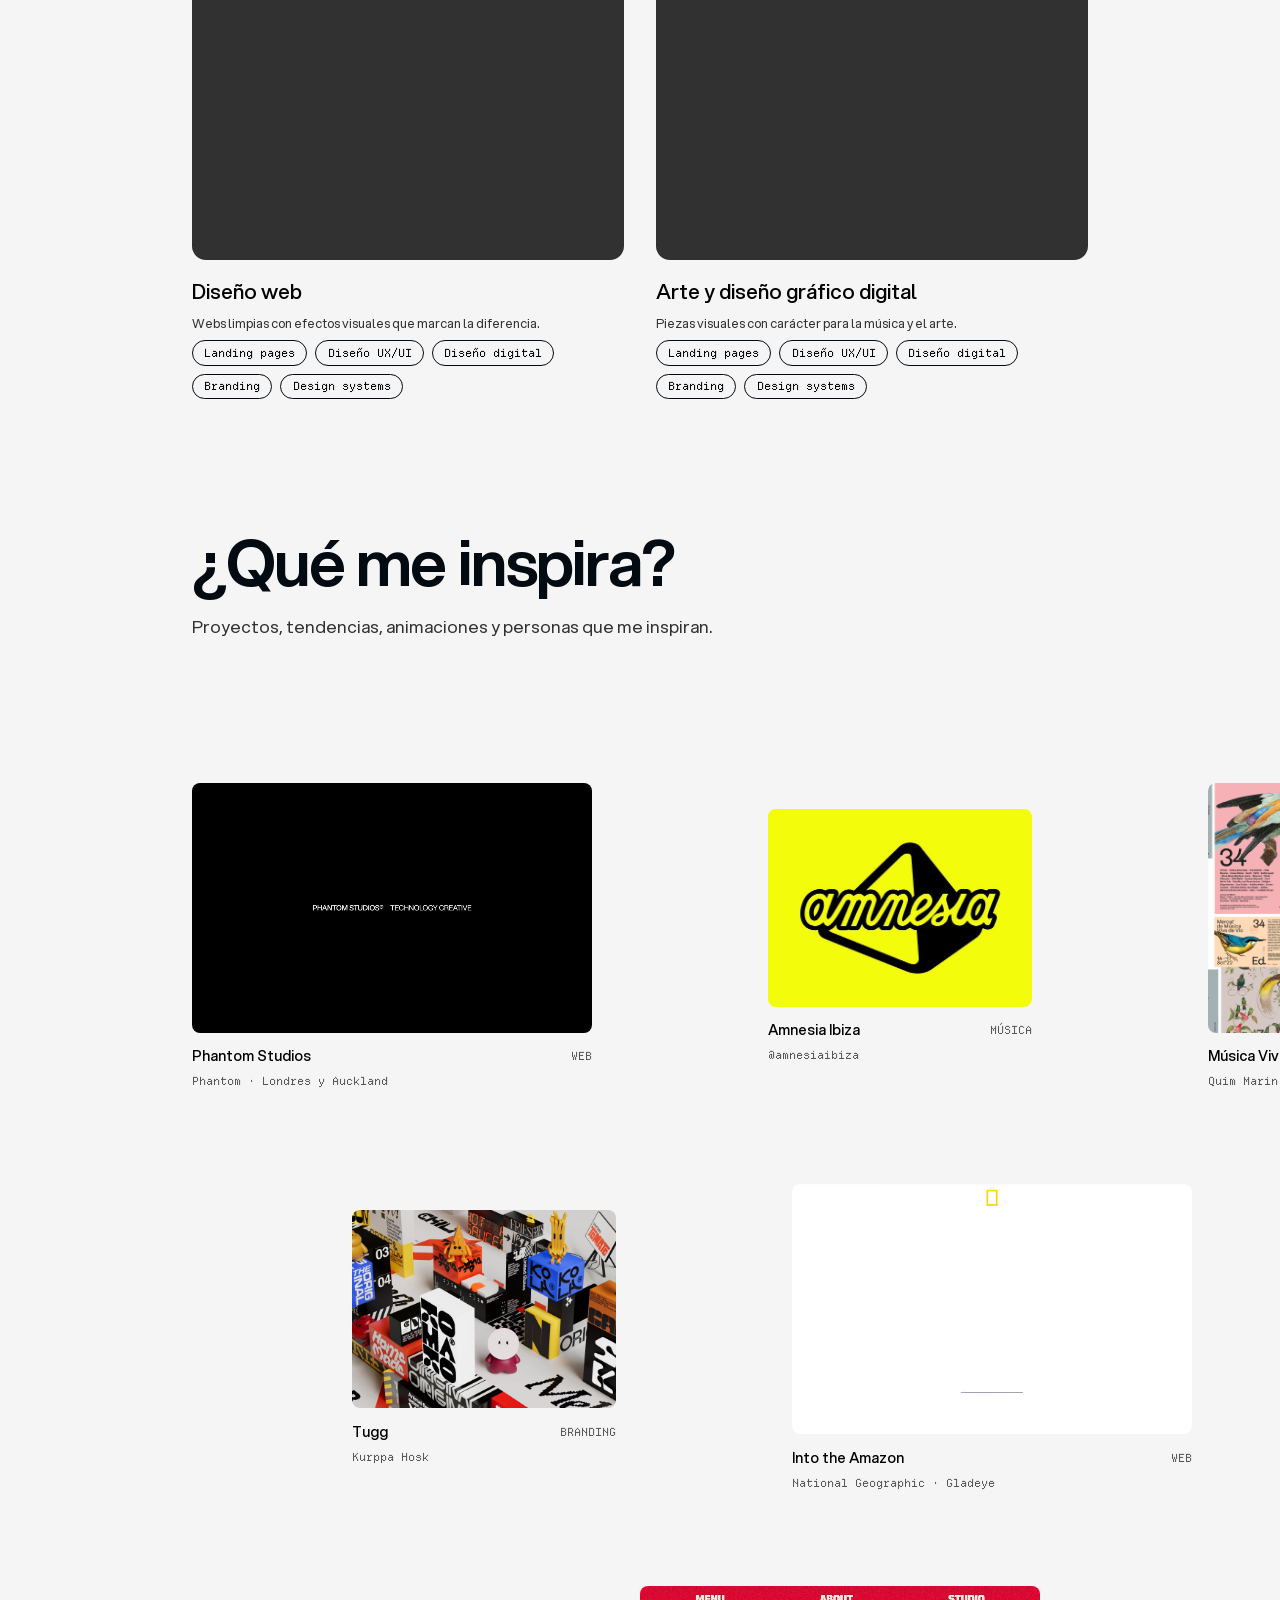
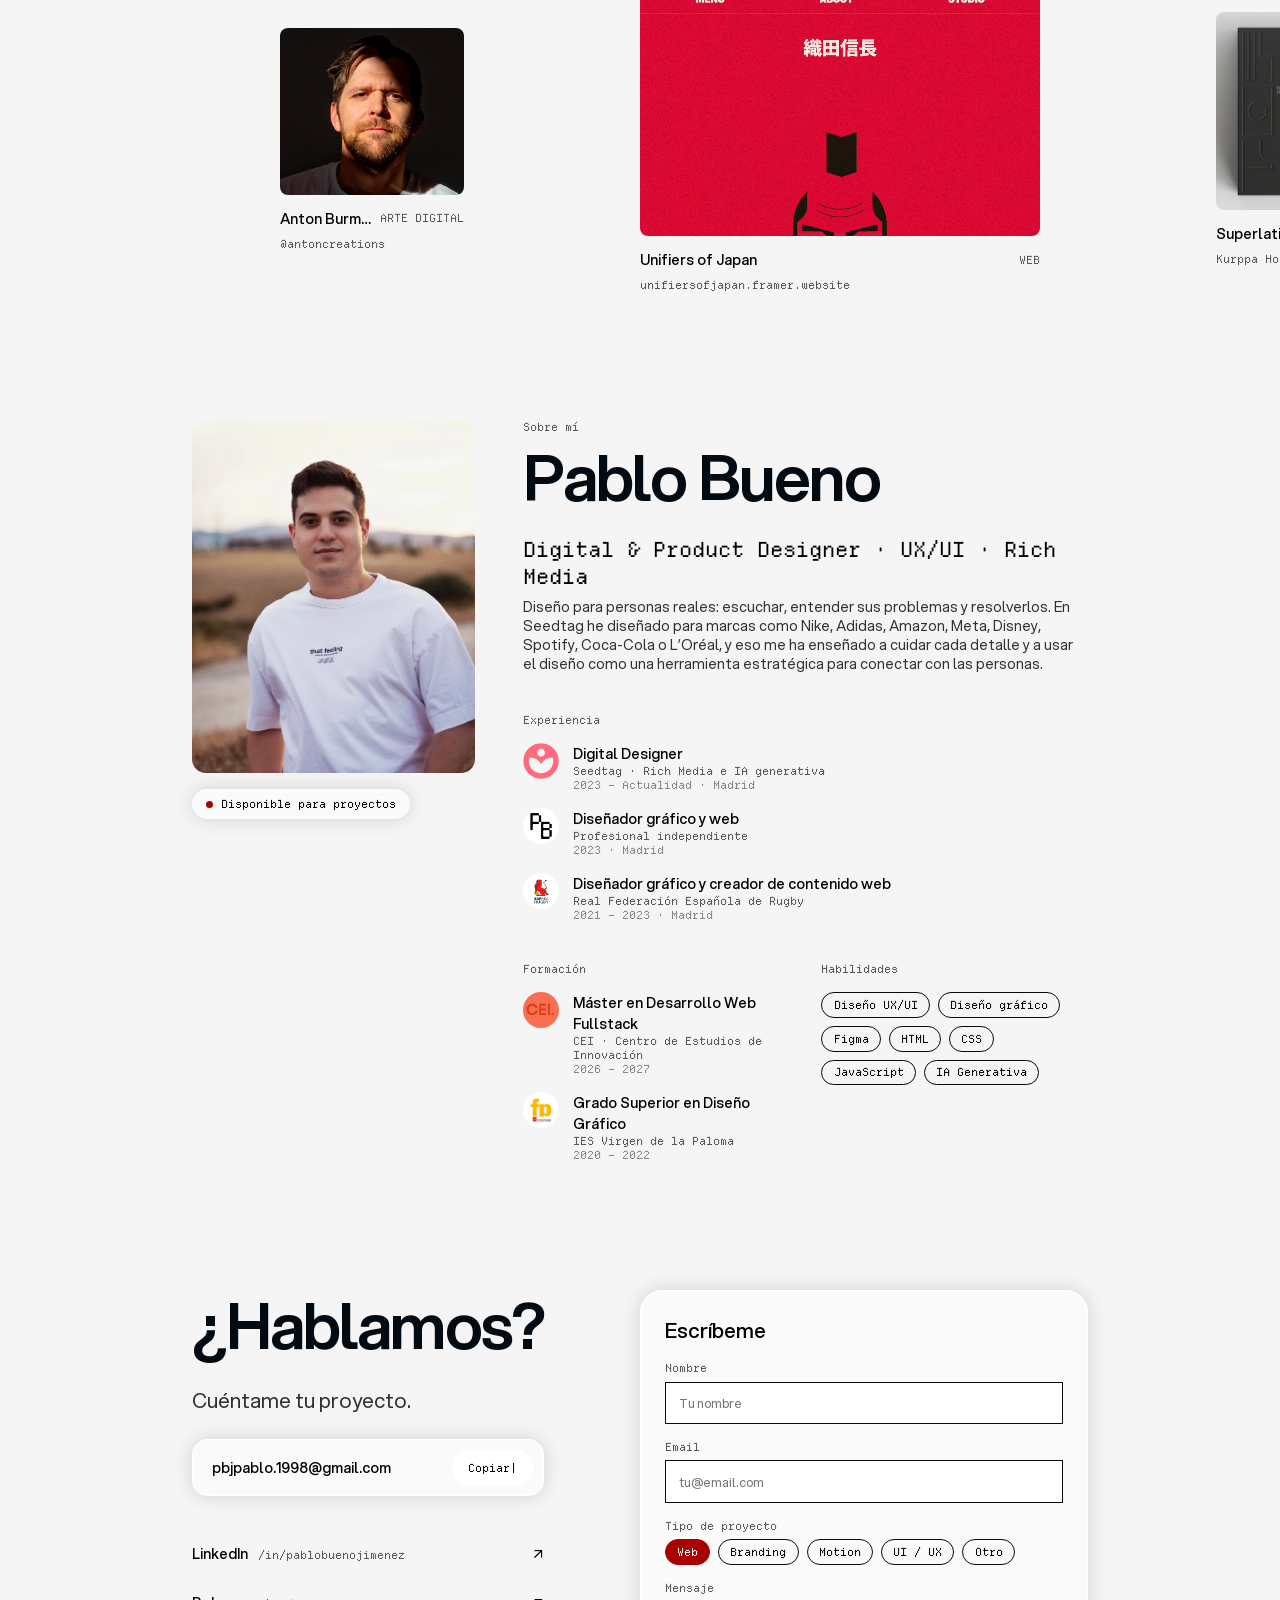
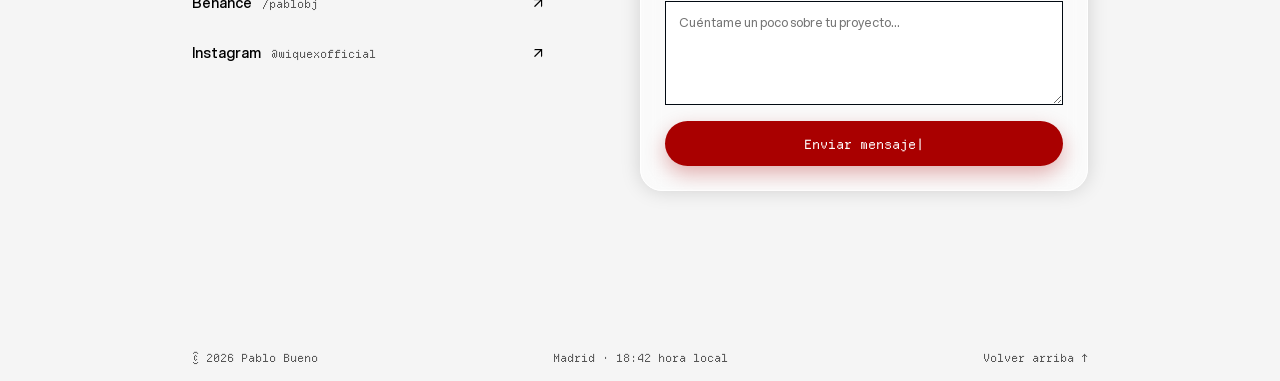
==== commit 468b1684: "HTML Fixes He pasado el W3C validation y he corregido hasta que no ha detectado ningun error." ====
--- a/index.html
+++ b/index.html
@@ -1,5 +1,5 @@
 <!DOCTYPE html>
-<html lang="en">
+<html lang="es">
 <head>
     <meta charset="UTF-8">
     <meta name="viewport" content="width=device-width, initial-scale=1.0">
@@ -28,8 +28,8 @@
                 <img src="./assets/images/dondeEstas/dnd_img_02.jpg" alt="#" class="hero-anim-img">
             </div>
             <div class="Hero-jobs">
-                <p class="job">Digital Design</p>
-                <p class="job">Web Design</p>
+                <span class="job">Digital Design</span>
+                <span class="job">Web Design</span>
             </div>
         </div>
         
@@ -95,7 +95,7 @@
         <div class="ProjectDetails">
             <section class="ProjectData Project-style">
                 <div class="ProjectData-wrapper">
-                    <button class="ProjectData-BackButton"> < Otros Proyectos|</button>
+                    <button class="ProjectData-BackButton"> &lt; Otros Proyectos|</button>
                     <h2 class="ProjectData-title">Music Wave Mag</h2>
 
                     <div class="ProjectData-description-wrapper">
@@ -150,7 +150,7 @@
         <div class="ProjectDetails">
             <section class="ProjectData Project-style">
                 <div class="ProjectData-wrapper">
-                    <button class="ProjectData-BackButton"> < Otros Proyectos|</button>
+                    <button class="ProjectData-BackButton"> &lt; Otros Proyectos|</button>
                     <h2 class="ProjectData-title">Real Federación Española de Rugby</h2>
 
                     <div class="ProjectData-description-wrapper">
@@ -190,7 +190,7 @@
             <div class="ProjectGallery Project-style">
                 <img src="./assets/images/rugby/fer_img_02.jpg" alt="#" class="ProjectGallery-img main-img" title="Mockup Carteles Centenario">
                 <img src="./assets/images/rugby/fer_img_04.jpg" alt="#" class="ProjectGallery-img" title="Mockup Instagram Afaese Tauli">
-                <img src="./assets/images/rugby/fer_img_01.jpg"alt="#" class="ProjectGallery-img" title="Mockup Posts Instagram">
+                <img src="./assets/images/rugby/fer_img_01.jpg" alt="#" class="ProjectGallery-img" title="Mockup Posts Instagram">
             </div>
 
         </div>
@@ -202,7 +202,7 @@
         <div class="ProjectDetails">
             <section class="ProjectData Project-style">
                 <div class="ProjectData-wrapper">
-                    <button class="ProjectData-BackButton"> < Otros Proyectos|</button>
+                    <button class="ProjectData-BackButton"> &lt; Otros Proyectos|</button>
                     <h2 class="ProjectData-title">Videoclip “Dónde Estás”</h2>
 
                     <div class="ProjectData-description-wrapper">
@@ -259,19 +259,19 @@
 
             <h2 class="services-title">¿Trabajamos?</h2>
             <div class="servicesText-wrapper">
-                <p class="services-text">Diseño para</p>
+                <span class="services-text">Diseño para</span>
                 <div class="servicesText-rotator">
-                    <span class="servicesText-placeholder">
-                        <p class="servicesText-line">estudios y agencias creativas</p>
-                    </span>
+                    <div class="servicesText-placeholder">
+                        <span class="servicesText-line">estudios y agencias creativas</span>
+                    </div>
                     
-                    <span class="servicesText-placeholder">
-                        <p class="servicesText-line">marcas y artístas gráficos</p>
-                    </span>
+                    <div class="servicesText-placeholder">
+                        <span class="servicesText-line">marcas y artístas gráficos</span>
+                    </div>
                     
-                    <span class="servicesText-placeholder">
-                        <p class="servicesText-line">sellos y músicos independientes</p>
-                    </span>
+                    <div class="servicesText-placeholder">
+                        <span class="servicesText-line">sellos y músicos independientes</span>
+                    </div>
                 </div>
             </div>
 
@@ -282,21 +282,21 @@
                     <h3 class="services-info-title">Diseño web</h3>
                     <p class="services-info-description">Webs limpias con efectos visuales que marcan la diferencia.</p>
                     <div class="services-tag-wrapper">
-                        <span class="services-tag">
-                            <p class="tag-text">Landing pages</p>
-                        </span>
-                        <span class="services-tag">
-                            <p class="tag-text">Diseño UX/UI</p>
-                        </span>
-                        <span class="services-tag">
-                            <p class="tag-text">Diseño digital</p>
-                        </span>
-                        <span class="services-tag">
-                            <p class="tag-text">Branding</p>
-                        </span>
-                        <span class="services-tag">
-                            <p class="tag-text">Design systems</p>
-                        </span>
+                        <div class="services-tag">
+                            <span class="tag-text">Landing pages</span>
+                        </div>
+                        <div class="services-tag">
+                            <span class="tag-text">Diseño UX/UI</span>
+                        </div>
+                        <div class="services-tag">
+                            <span class="tag-text">Diseño digital</span>
+                        </div>
+                        <div class="services-tag">
+                            <span class="tag-text">Branding</span>
+                        </div>
+                        <div class="services-tag">
+                            <span class="tag-text">Design systems</span>
+                        </div>
                     </div>
                 </article>
 
@@ -305,21 +305,21 @@
                     <h3 class="services-info-title">Arte y diseño gráfico digital</h3>
                     <p class="services-info-description">Piezas visuales con carácter para la música y el arte.</p>
                     <div class="services-tag-wrapper">
-                        <span class="services-tag">
-                            <p class="tag-text">Landing pages</p>
-                        </span>
-                        <span class="services-tag">
-                            <p class="tag-text">Diseño UX/UI</p>
-                        </span>
-                        <span class="services-tag">
-                            <p class="tag-text">Diseño digital</p>
-                        </span>
-                        <span class="services-tag">
-                            <p class="tag-text">Branding</p>
-                        </span>
-                        <span class="services-tag">
-                            <p class="tag-text">Design systems</p>
-                        </span>
+                        <div class="services-tag">
+                            <span class="tag-text">Landing pages</span>
+                        </div>
+                        <div class="services-tag">
+                            <span class="tag-text">Diseño UX/UI</span>
+                        </div>
+                        <div class="services-tag">
+                            <span class="tag-text">Diseño digital</span>
+                        </div>
+                        <div class="services-tag">
+                            <span class="tag-text">Branding</span>
+                        </div>
+                        <div class="services-tag">
+                            <span class="tag-text">Design systems</span>
+                        </div>
                     </div>
                 </article>
 
@@ -341,7 +341,7 @@
 
                 <div class="InspoPanel-row">
                     <article class="InspoPanel-project project-lg">
-                        <video src="./assets/images/panel-inspo/videos/phantom-land.webm" class="project-art" autoplay muted loop playisinline></video>
+                        <video src="./assets/images/panel-inspo/videos/phantom-land.webm" class="project-art" autoplay muted loop playsinline></video>
                         <h3 class="project-title">Phantom Studios</h3>
                         <p class="project-description">Phantom · Londres y Auckland</p>
                         <p class="project-type">Web</p>
@@ -353,7 +353,7 @@
                         <p class="project-type">Música</p>
                     </article>
                     <article class="InspoPanel-project project-lg">
-                        <img src="./assets/images/panel-inspo/Música Viva Vic Festival 2022.webp" alt="" class="project-art" title="Música Viva Vic Festival 2022">
+                        <img src="./assets/images/panel-inspo/VivaVicFestibal2022.webp" alt="" class="project-art" title="Música Viva Vic Festival 2022">
                         <h3 class="project-title">Música Viva Vic Festival 2022</h3>
                         <p class="project-description">Quim Marin</p>
                         <p class="project-type">Dirección de arte</p>
@@ -370,7 +370,7 @@
                         <p class="project-type">Branding</p>
                     </article>
                     <article class="InspoPanel-project project-lg">
-                        <video src="./assets/images/panel-inspo/videos/national-geographic.webm" alt="" class="project-art" title="Into the Amazon" autoplay muted loop playisinline></video>
+                        <video src="./assets/images/panel-inspo/videos/national-geographic.webm" class="project-art" title="Into the Amazon" autoplay muted loop playsinline></video>
                         <h3 class="project-title">Into the Amazon</h3>
                         <p class="project-description">National Geographic · Gladeye</p>
                         <p class="project-type">Web</p>
@@ -393,7 +393,7 @@
                         <p class="project-type">Arte digital</p>
                     </article>
                     <article class="InspoPanel-project project-lg">
-                        <video src="./assets/images/panel-inspo/videos/unifiers-of-japan.webm" alt="" class="project-art" title="Unifiers of Japan" autoplay muted loop playisinline></video>
+                        <video src="./assets/images/panel-inspo/videos/unifiers-of-japan.webm" class="project-art" title="Unifiers of Japan" autoplay muted loop playsinline></video>
                         <h3 class="project-title">Unifiers of Japan</h3>
                         <p class="project-description">unifiersofjapan.framer.website</p>
                         <p class="project-type">Web</p>
@@ -418,10 +418,10 @@
 
             <div class="About-profile">
                 <img src="./assets/images/photo-pabloBueno.webp" alt="" class="About-photo" title="Pablo Bueno Retrato">
-                <span class="About-badge">
+                <div class="About-badge">
                     <div class="badge-dot"></div>
                     <p class="badge-text">Disponible para proyectos</p>
-                </span>
+                </div>
             </div>
 
             <div class="About-info">
@@ -438,7 +438,7 @@
                     <article class="AboutExp-job">
                         <img src="./assets/icons/logo-seedtag.png" alt="#" class="job-icon" title="Logo Seedtag">
                         <div class="job-info-wrapper">
-                            <h5 class="job-title">Digital Designer</h5>
+                            <h3 class="job-title">Digital Designer</h3>
                             <p class="job-company">Seedtag · Rich Media e IA generativa</p>
                             <p class="job-date">2023 – Actualidad · Madrid</p>
                         </div>
@@ -447,7 +447,7 @@
                     <article class="AboutExp-job">
                         <img src="./assets/icons/logo-PB.jpg" alt="#" class="job-icon" title="Logo Pablo Bueno">
                         <div class="job-info-wrapper">
-                            <h5 class="job-title">Diseñador gráfico y web</h5>
+                            <h3 class="job-title">Diseñador gráfico y web</h3>
                             <p class="job-company">Profesional independiente</p>
                             <p class="job-date">2023 · Madrid</p>
                         </div>
@@ -456,7 +456,7 @@
                     <article class="AboutExp-job">
                         <img src="./assets/icons/logo-fer.png" alt="#" class="job-icon" title="Logo Real Federación Española de Rugby">
                         <div class="job-info-wrapper">
-                            <h5 class="job-title">Diseñador gráfico y creador de contenido web</h5>
+                            <h3 class="job-title">Diseñador gráfico y creador de contenido web</h3>
                             <p class="job-company">Real Federación Española de Rugby</p>
                             <p class="job-date">2021 – 2023 · Madrid</p>
                         </div>
@@ -469,7 +469,7 @@
                             <article class="AboutEducation-study">
                                 <img src="./assets/icons/logo-cei.png" alt="#" class="study-icon" title="Logo CEI">
                                 <div class="study-info-wrapper">
-                                    <h5 class="study-title">Máster en Desarrollo Web Fullstack</h5>
+                                    <h3 class="study-title">Máster en Desarrollo Web Fullstack</h3>
                                     <p class="study-company">CEI · Centro de Estudios de Innovación</p>
                                     <p class="study-date">2026 – 2027</p>
                                 </div>
@@ -478,7 +478,7 @@
                             <article class="AboutEducation-study">
                                 <img src="./assets/icons/logo-fp.jpg" alt="#" class="study-icon" title="Logo IES Virgen de la Paloma">
                                 <div class="study-info-wrapper">
-                                    <h5 class="study-title">Grado Superior en Diseño Gráfico</h5>
+                                    <h3 class="study-title">Grado Superior en Diseño Gráfico</h3>
                                     <p class="study-company">IES Virgen de la Paloma</p>
                                     <p class="study-date">2020 – 2022</p>
                                 </div>
@@ -487,27 +487,27 @@
                         <section class="AboutSkills">
                             <h2 class="AboutSkills-title">Habilidades</h2>
                             <div class="Skills-wrapper">
-                                <span class="Skill">
-                                    <p class="Skill-text">Diseño UX/UI</p>
-                                </span>
-                                <span class="Skill">
-                                    <p class="Skill-text">Diseño gráfico</p>
-                                </span>
-                                <span class="Skill">
-                                    <p class="Skill-text">Figma</p>
-                                </span>
-                                <span class="Skill">
-                                    <p class="Skill-text">HTML</p>
-                                </span>
-                                <span class="Skill">
-                                    <p class="Skill-text">CSS</p>
-                                </span>
-                                <span class="Skill">
-                                    <p class="Skill-text">JavaScript</p>
-                                </span>
-                                <span class="Skill">
-                                    <p class="Skill-text">IA Generativa</p>
-                                </span>
+                                <div class="Skill">
+                                    <span class="Skill-text">Diseño UX/UI</span>
+                                </div>
+                                <div class="Skill">
+                                    <span class="Skill-text">Diseño gráfico</span>
+                                </div>
+                                <div class="Skill">
+                                    <span class="Skill-text">Figma</span>
+                                </div>
+                                <div class="Skill">
+                                    <span class="Skill-text">HTML</span>
+                                </div>
+                                <div class="Skill">
+                                    <span class="Skill-text">CSS</span>
+                                </div>
+                                <div class="Skill">
+                                    <span class="Skill-text">JavaScript</span>
+                                </div>
+                                <div class="Skill">
+                                    <span class="Skill-text">IA Generativa</span>
+                                </div>
                             </div>
                         </section>
                     </div>
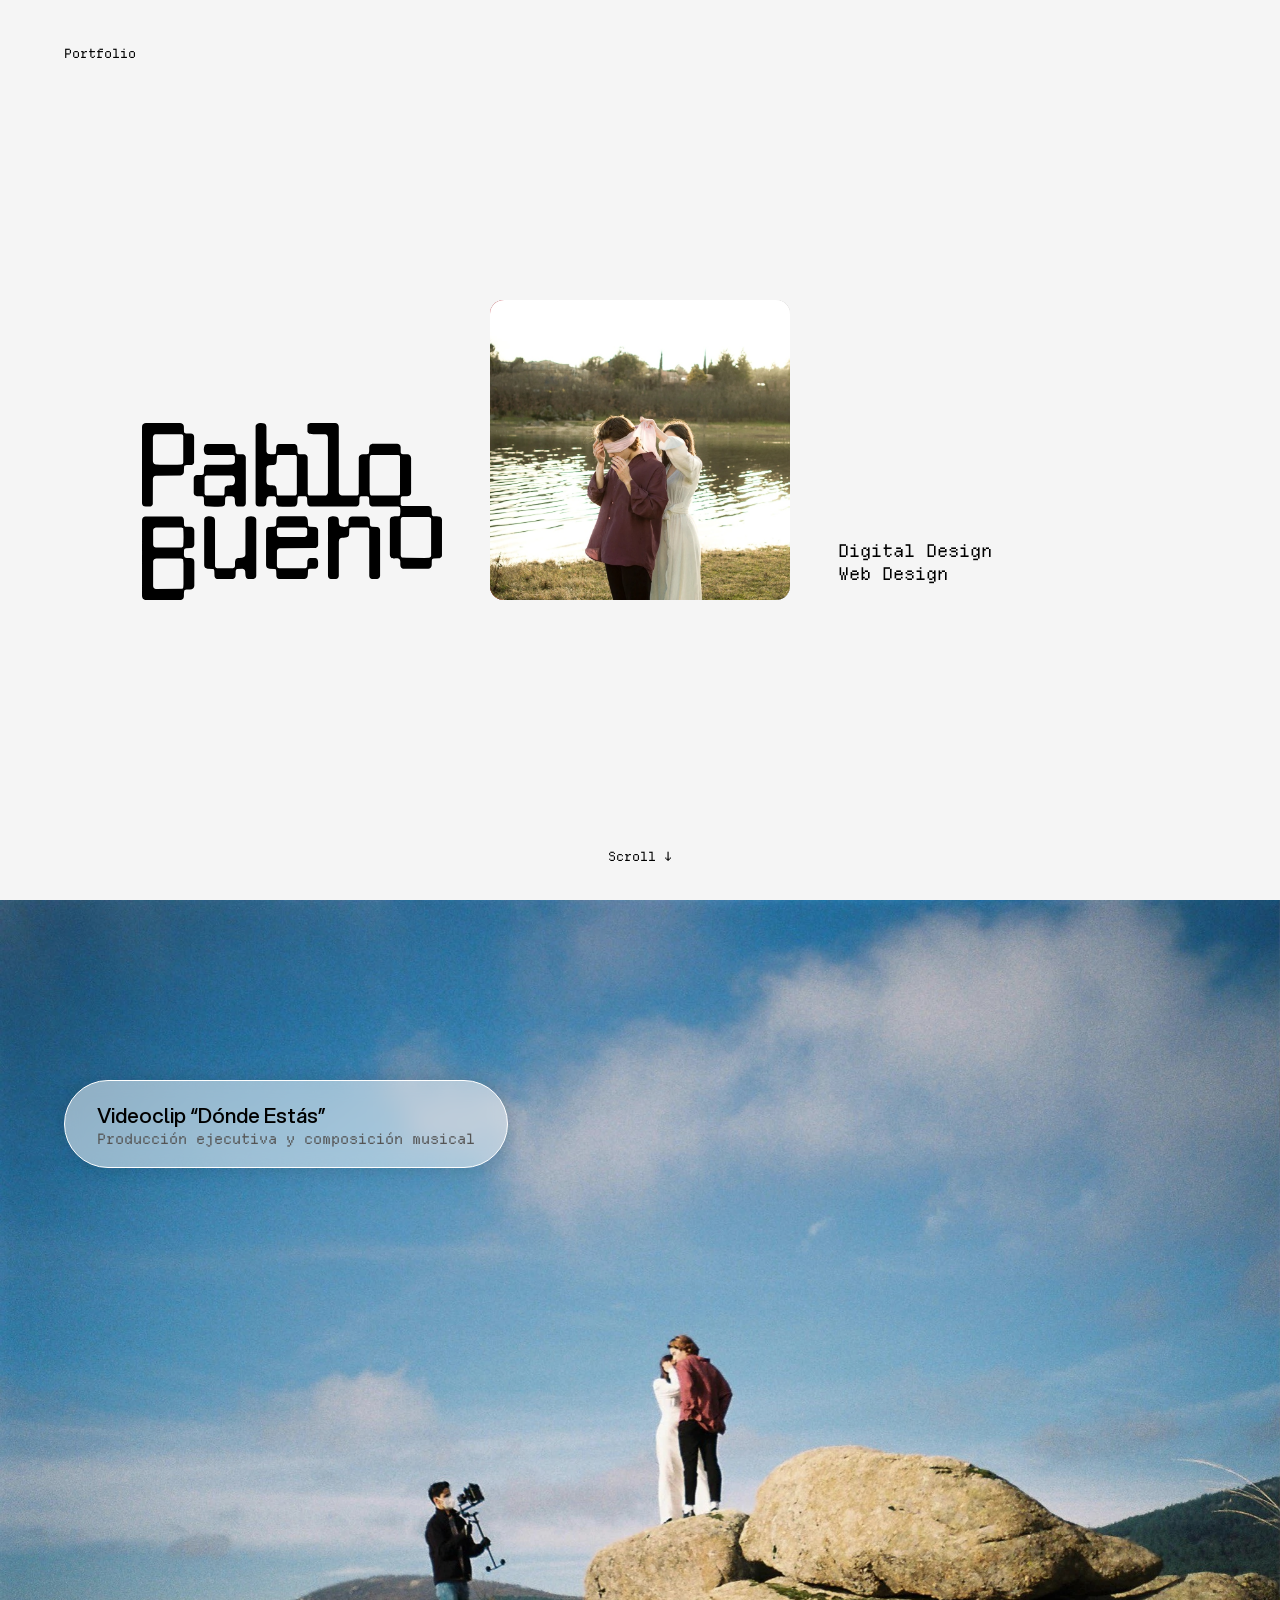
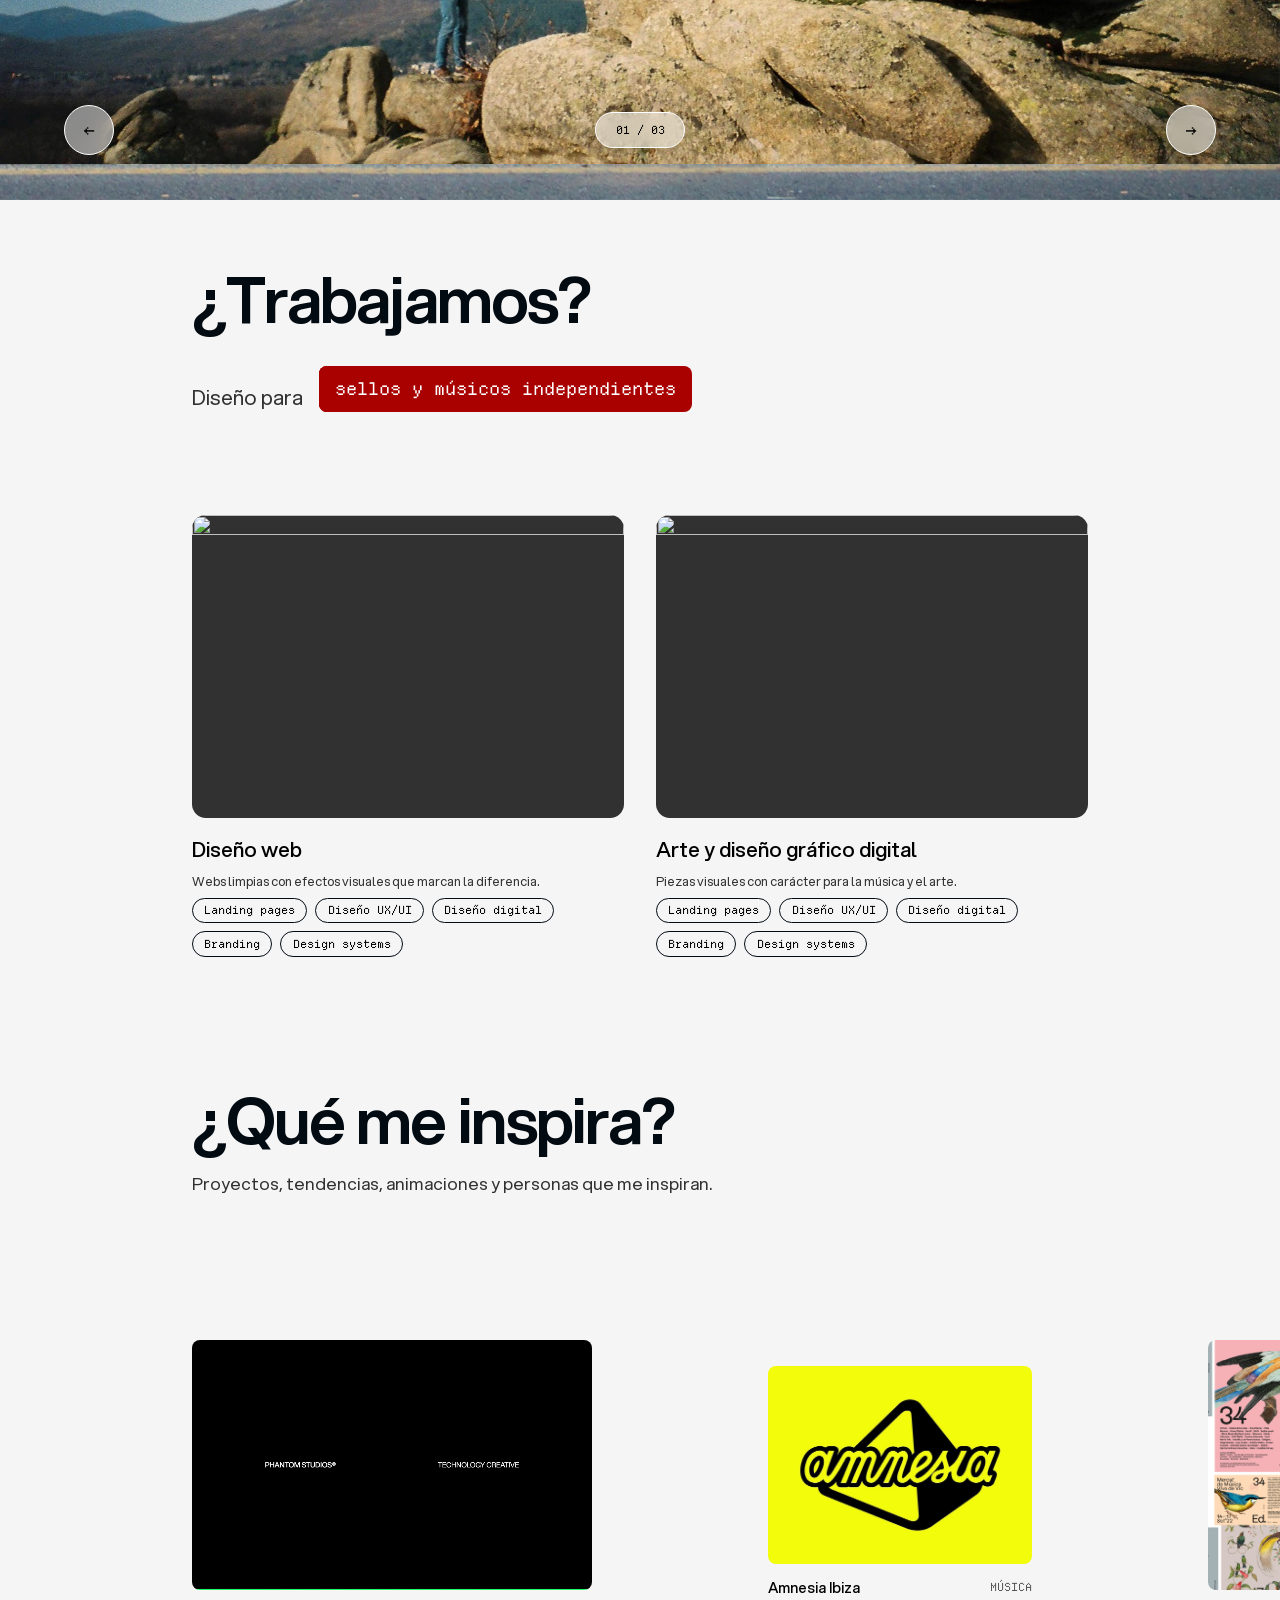
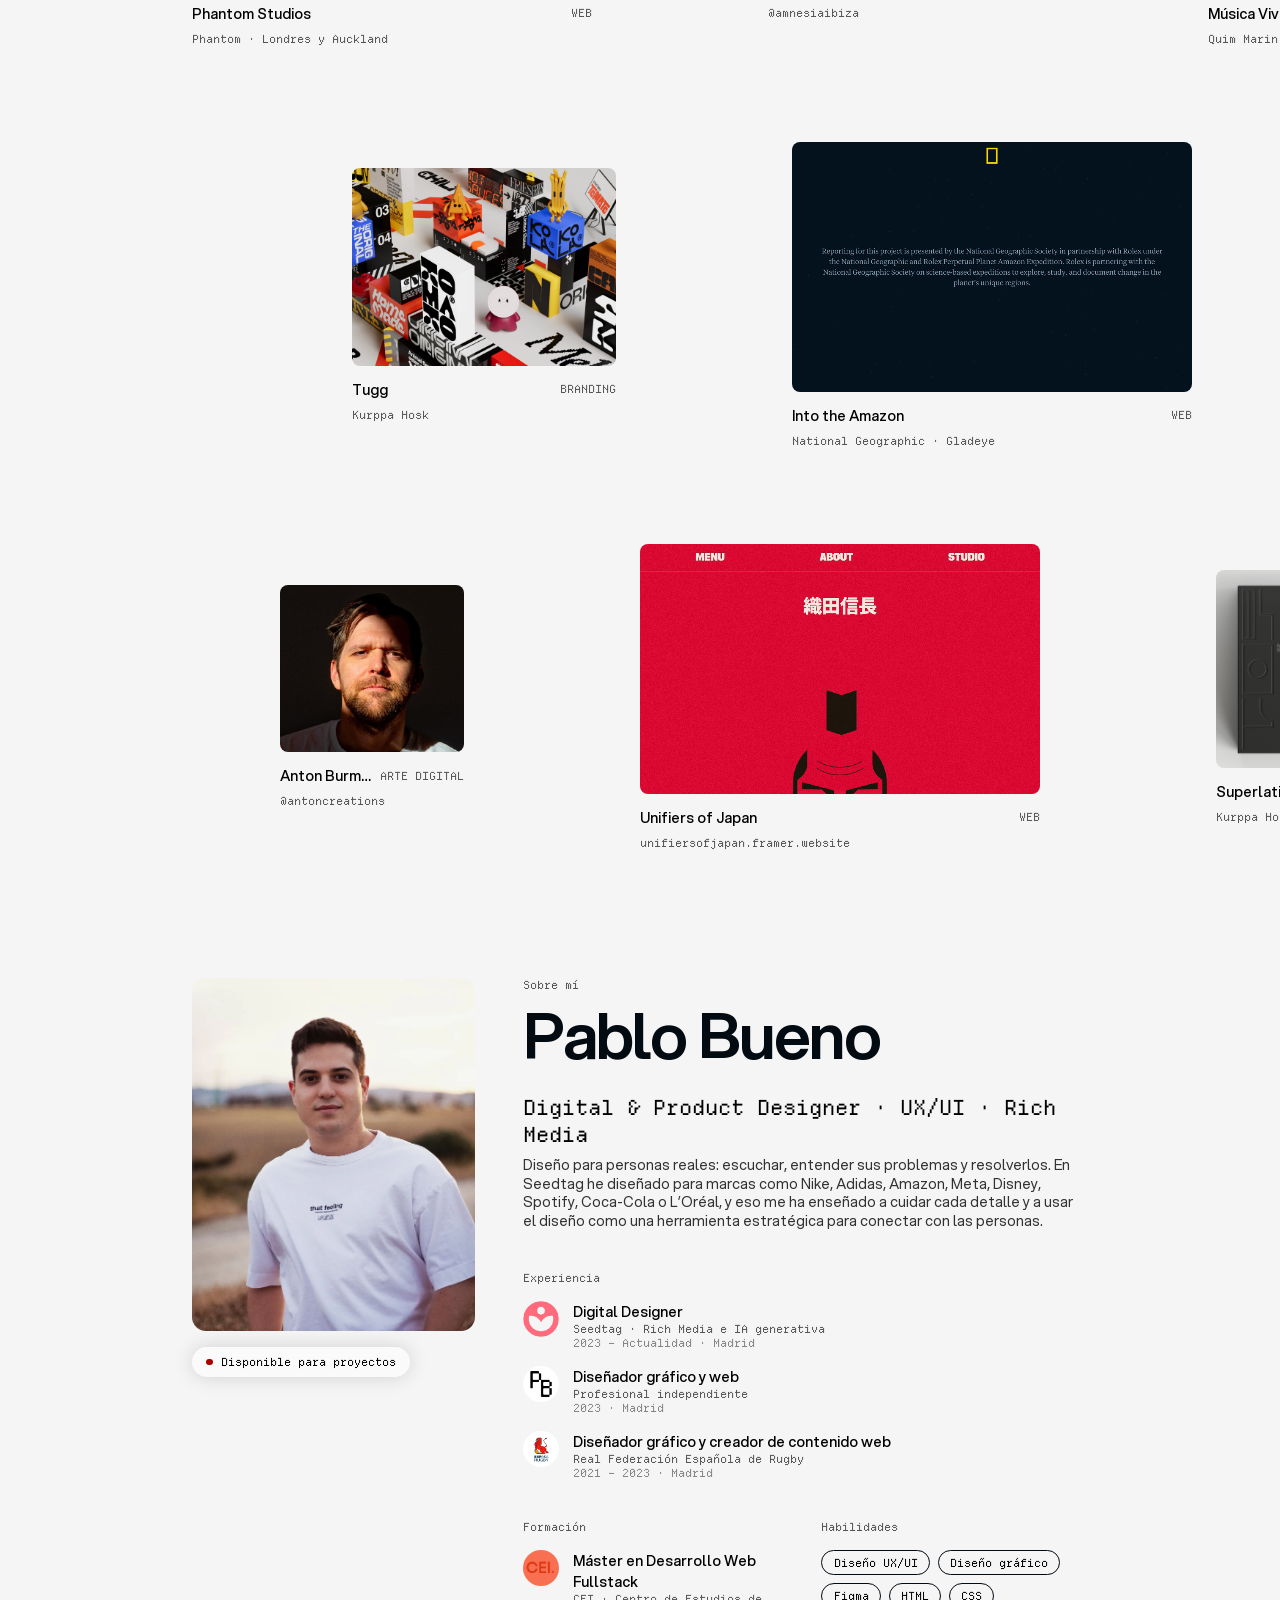
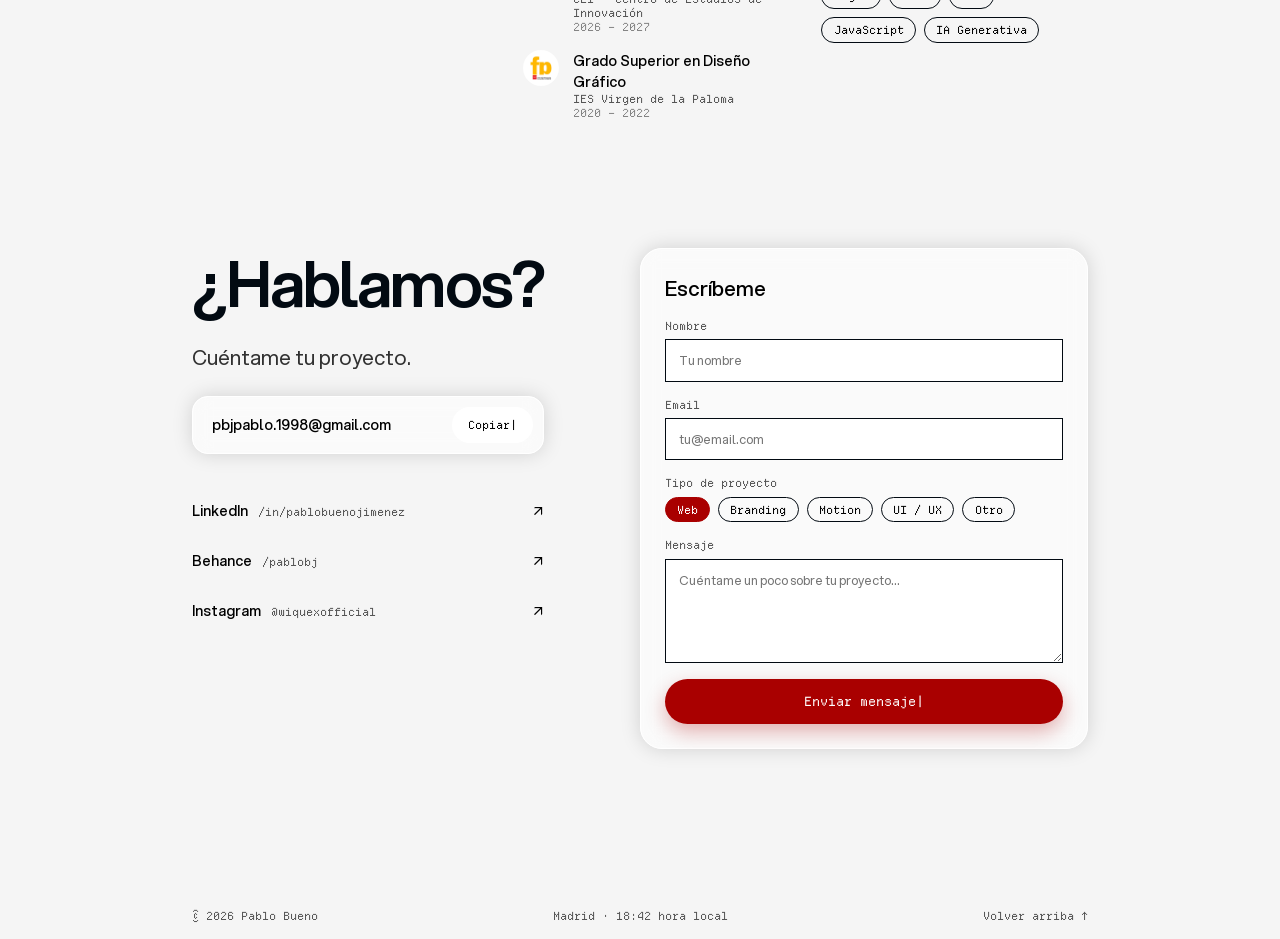
==== commit 5c27a3d5: "Nueva estructura de carpetas He separado en diferentes html los proyectos y he añadido project.css c" ====
--- a/index.html
+++ b/index.html
@@ -89,169 +89,6 @@
         </div>
             
         <!-- /PROJECT CAROUSEL -->
-
-        <!-- PROJECT DETAILS - MUSIC WAVE MAG -->
-
-        <div class="ProjectDetails">
-            <section class="ProjectData Project-style">
-                <div class="ProjectData-wrapper">
-                    <button class="ProjectData-BackButton"> &lt; Otros Proyectos|</button>
-                    <h2 class="ProjectData-title">Music Wave Mag</h2>
-
-                    <div class="ProjectData-description-wrapper">
-                        <h3 class="ProjectData-descriptionTitle">Descripción</h3>
-                        <div class="ProjectData-decription">
-                            <p class="description-text">
-                                El proyecto de Music Wave Mag tiene como objetivo principal mantener informado tanto a los músicos y productores como a los amantes del sector sobre las últimas novedades de la escena de la música electrónica.
-                            </p>
-                            <p class="description-text">
-                                En su revista se tratan temas de producción y composición musical, nuevos equipos, entrevistas con artístas del momento y sus últimos lanzamientos.
-                            </p>
-                            <p class="description-text">
-                                La misión principal de Music Wave Mag es inspirar a los productores y compositores de música electrónica trayendoles la información y los recursos necesarios para educar a los principiantes y experimentados ayudándoles a elevar su carrera musical.
-                            </p>
-                            <p class="description-text">
-                                La marca de Music Wave Mag se define con un tono moderno con toques futuristas, elegante, límpio y minimalista.
-                            </p>
-                            <p class="description-text">
-                                El concepto del logotipo nace de unir la forma de una onda senoidal con las iniciales de la revista “MWM”. En el ámbito de la producción musical, la onda senoidal representa el sonido más básico de todos.
-                            </p>
-                        </div>
-                    </div>
-                </div>
-
-                <div class="ProjectMetadata">
-                    <div class="clientMetadata">
-                        <!-- Creo que iria al revés? -->
-                        <h4 class="client-title meta-title-style">Cliente</h4>
-                        <p class="client-name meta-text-style">Proyecto Personal</p>
-                    </div>
-                    <div class="yearMetadata">
-                        <!-- Creo que iria al revés? -->
-                        <h4 class="year-title meta-title-style">Año</h4>
-                        <p class="year-number meta-text-style">2023</p>
-                    </div>
-                </div>
-
-            </section>
-
-            <div class="ProjectGallery Project-style">
-                <img src="./assets/images/musicWaveMag/mwm_img_01.jpg" alt="#" class="ProjectGallery-img main-img" title="Mockup Landing Page">
-                <img src="./assets/images/musicWaveMag/mwm_img_05.jpg" alt="#" class="ProjectGallery-img" title="Mockup Posts Instagram">
-                <img src="./assets/images/musicWaveMag/mwm_img_02.jpg" alt="#" class="ProjectGallery-img" title="Mockup Portada revista impresa">
-            </div>
-
-        </div>
-
-        <!-- / PROJECT DETAILS - MUSIC WAVE MAG -->
-
-        <!-- PROJECT DETAILS - FER -->
-
-        <div class="ProjectDetails">
-            <section class="ProjectData Project-style">
-                <div class="ProjectData-wrapper">
-                    <button class="ProjectData-BackButton"> &lt; Otros Proyectos|</button>
-                    <h2 class="ProjectData-title">Real Federación Española de Rugby</h2>
-
-                    <div class="ProjectData-description-wrapper">
-                        <h3 class="ProjectData-descriptionTitle">Descripción</h3>
-                        <div class="ProjectData-decription">
-                            <p class="description-text">
-                                Durante casi dos años trabajé como diseñador gráfico en la Real Federación Española de Rugby, encargándome de la imagen de la selección tanto en la calle como en redes sociales.
-                            </p>
-                            <p class="description-text">
-                                El proyecto principal fueron los carteles de los partidos oficiales de todos los equipos de la selección. La idea era que el jugador tuviera todo el protagonismo, que la información del partido se leyera rápido y que todos siguieran una misma línea gráfica, desde los mupis hasta las stories.
-                            </p>
-                            <p class="description-text">
-                                Para redes diseñé creatividades con las estadísticas de jugadores y equipos para presentar las convocatorias antes de cada partido. También llevaba las redes sociales de la Federación y editaba vídeos.
-                            </p>
-                            <p class="description-text">
-                                Además, hice identidades visuales, merchandising, dossieres, presentaciones, artes finales para imprenta, campañas de email marketing y la web de la Federación en WordPress.
-                            </p>
-                        </div>
-                    </div>
-                </div>
-
-                <div class="ProjectMetadata">
-                    <div class="clientMetadata">
-                        <!-- Creo que iria al revés? -->
-                        <h4 class="client-title meta-title-style">Cliente</h4>
-                        <p class="client-name meta-text-style">RFER</p>
-                    </div>
-                    <div class="yearMetadata">
-                        <!-- Creo que iria al revés? -->
-                        <h4 class="year-title meta-title-style">Año</h4>
-                        <p class="year-number meta-text-style">2021-2022</p>
-                    </div>
-                </div>
-
-            </section>
-
-            <div class="ProjectGallery Project-style">
-                <img src="./assets/images/rugby/fer_img_02.jpg" alt="#" class="ProjectGallery-img main-img" title="Mockup Carteles Centenario">
-                <img src="./assets/images/rugby/fer_img_04.jpg" alt="#" class="ProjectGallery-img" title="Mockup Instagram Afaese Tauli">
-                <img src="./assets/images/rugby/fer_img_01.jpg" alt="#" class="ProjectGallery-img" title="Mockup Posts Instagram">
-            </div>
-
-        </div>
-
-        <!-- / PROJECT DETAILS - FER -->
-
-        <!-- PROJECT DETAILS - Videoclip Donde estas -->
-
-        <div class="ProjectDetails">
-            <section class="ProjectData Project-style">
-                <div class="ProjectData-wrapper">
-                    <button class="ProjectData-BackButton"> &lt; Otros Proyectos|</button>
-                    <h2 class="ProjectData-title">Videoclip “Dónde Estás”</h2>
-
-                    <div class="ProjectData-description-wrapper">
-                        <h3 class="ProjectData-descriptionTitle">Descripción</h3>
-                        <div class="ProjectData-decription">
-                            <p class="description-text">
-                                “Dónde Estás” es una canción que compuse bajo mi nombre artístico, Wiquex. Un mes después de haberla publicado se me propuso grabar el videoclip junto a los equipos de Curiosa Films y Producciones Pachorra.
-                            </p>
-                            <p class="description-text">
-                                Como director de producción, me encargué de organizar todo el proceso. En la preproducción preparamos la idea del vídeo, buscamos localizaciones y planificamos cada jornada. 
-                            </p>
-                            <p class="description-text">
-                                Rodamos en exteriores, entre montaña, campo y pinar, buscando paisajes abiertos y una luz natural que encajara con el tono de la canción.
-                            </p>
-                            <p class="description-text">
-                                La historia gira en torno a una pareja, con el vestido blanco y la naturaleza como elementos principales. Todo gira en torno a una ilusión o sueño que tiene el personaje principal sobre una historia de amor.
-                            </p>
-                            <p class="description-text">
-                                Poder delegar la creación artística visual de una composición musical propia y ver en que se convertía, hizo que este proyecto fuera muy especial para mí.
-                            </p>
-                        </div>
-                    </div>
-                </div>
-
-                <div class="ProjectMetadata">
-                    <div class="clientMetadata">
-                        <!-- Creo que iria al revés? -->
-                        <h4 class="client-title meta-title-style">Cliente</h4>
-                        <p class="client-name meta-text-style">Proyecto Personal</p>
-                    </div>
-                    <div class="yearMetadata">
-                        <!-- Creo que iria al revés? -->
-                        <h4 class="year-title meta-title-style">Año</h4>
-                        <p class="year-number meta-text-style">2021</p>
-                    </div>
-                </div>
-
-            </section>
-
-            <div class="ProjectGallery Project-style">
-                <img src="./assets/images/dondeEstas/dnd_img_03.jpg" alt="#" class="ProjectGallery-img main-img" title="Making of montaña">
-                <img src="./assets/images/dondeEstas/dnd_img_01.jpg" alt="#" class="ProjectGallery-img" title="Making of vestido">
-                <img src="./assets/images/dondeEstas/dnd_img_05.jpg" alt="#" class="ProjectGallery-img" title="Making of bosque">
-            </div>
-
-        </div>
-
-        <!-- / PROJECT DETAILS - Videoclip Donde estas -->
-
 
         <!-- SERVICES -->
 
--- a/css/index.css
+++ b/css/index.css
@@ -95,6 +95,10 @@
             }
         }
         .Hero-jobs {
+            display: flex;
+            flex-direction: column;
+            justify-content: start;
+            align-items: start;
             justify-self: start;
             line-height: 1.3;
             padding-bottom: 14px; 
@@ -285,98 +289,6 @@
 }
 
 
-/* Projects detailed */
-
-.ProjectDetails {
-    display: flex;
-    justify-content: center;
-    /* align-items: center; */
-    gap: 1rem;
-
-    padding: 1rem;
-
-    .Project-style {
-        background: var(--white-primary-50);
-        border: solid 1px var(--white-primary);
-        -webkit-backdrop-filter: blur(9px);
-        backdrop-filter: blur(9px);
-        box-shadow: 0 0 20px rgba(0, 0, 0, 0.15);
-        border-radius: var(--border-radius-xl);
-        padding: 1rem;  
-    }
-
-    .ProjectData {
-        display: flex;
-        flex-direction: column;
-        justify-content: space-between;
-        gap: 1.5rem; 
-
-        width: calc(45% - 1rem);
-        .ProjectData-wrapper {
-            display: flex;
-            flex-direction: column;
-            align-items: start;
-            gap: 1.5rem; 
-        }
-        .ProjectData-BackButton {
-            font-family: var(--font-mono);
-            font-size: var(--font-size-xs);
-            color: var(--accent-color);
-        }
-        .ProjectData-title{
-            font-size: var(--font-size-heading);
-            font-weight: 500;
-        }
-        .ProjectData-description-wrapper {
-            display: flex;
-            flex-direction: column;
-            gap: 0.5rem;
-            .ProjectData-descriptionTitle {
-                font-size: var(--font-size-title);
-                font-weight: 500;
-            }
-            .ProjectData-decription {
-                font-size: var(--font-size-s);
-                line-height: var(--line-height-text);
-                font-weight: 400;
-                width: 90%;
-                .description-text {
-                    margin-bottom: 0.8rem;
-                }
-            }
-        }
-    }
-
-    .ProjectMetadata {
-        display: flex;
-        gap: 2.5rem;
-        .meta-title-style {
-            font-family: var(--font-mono);
-            font-size: var(--font-size-xs);
-            color: var(--black-secondary);
-        }
-        .meta-text-style {
-            font-size: var(--font-size-s);
-        }
-    }
-    
-    .ProjectGallery {
-        display: grid;
-        grid-template-columns: repeat(2, 1fr);
-        gap: 1rem;
-
-        width: calc(55% - 1rem);
-        .ProjectGallery-img {
-            background-color: lightseagreen;
-            border-radius: var(--border-radius-md);
-            min-height: 300px;
-            object-fit: cover;
-        }
-        .main-img {
-            grid-column: span 2;
-        }
-    }
-}
 
 
 /* SERVICES */
